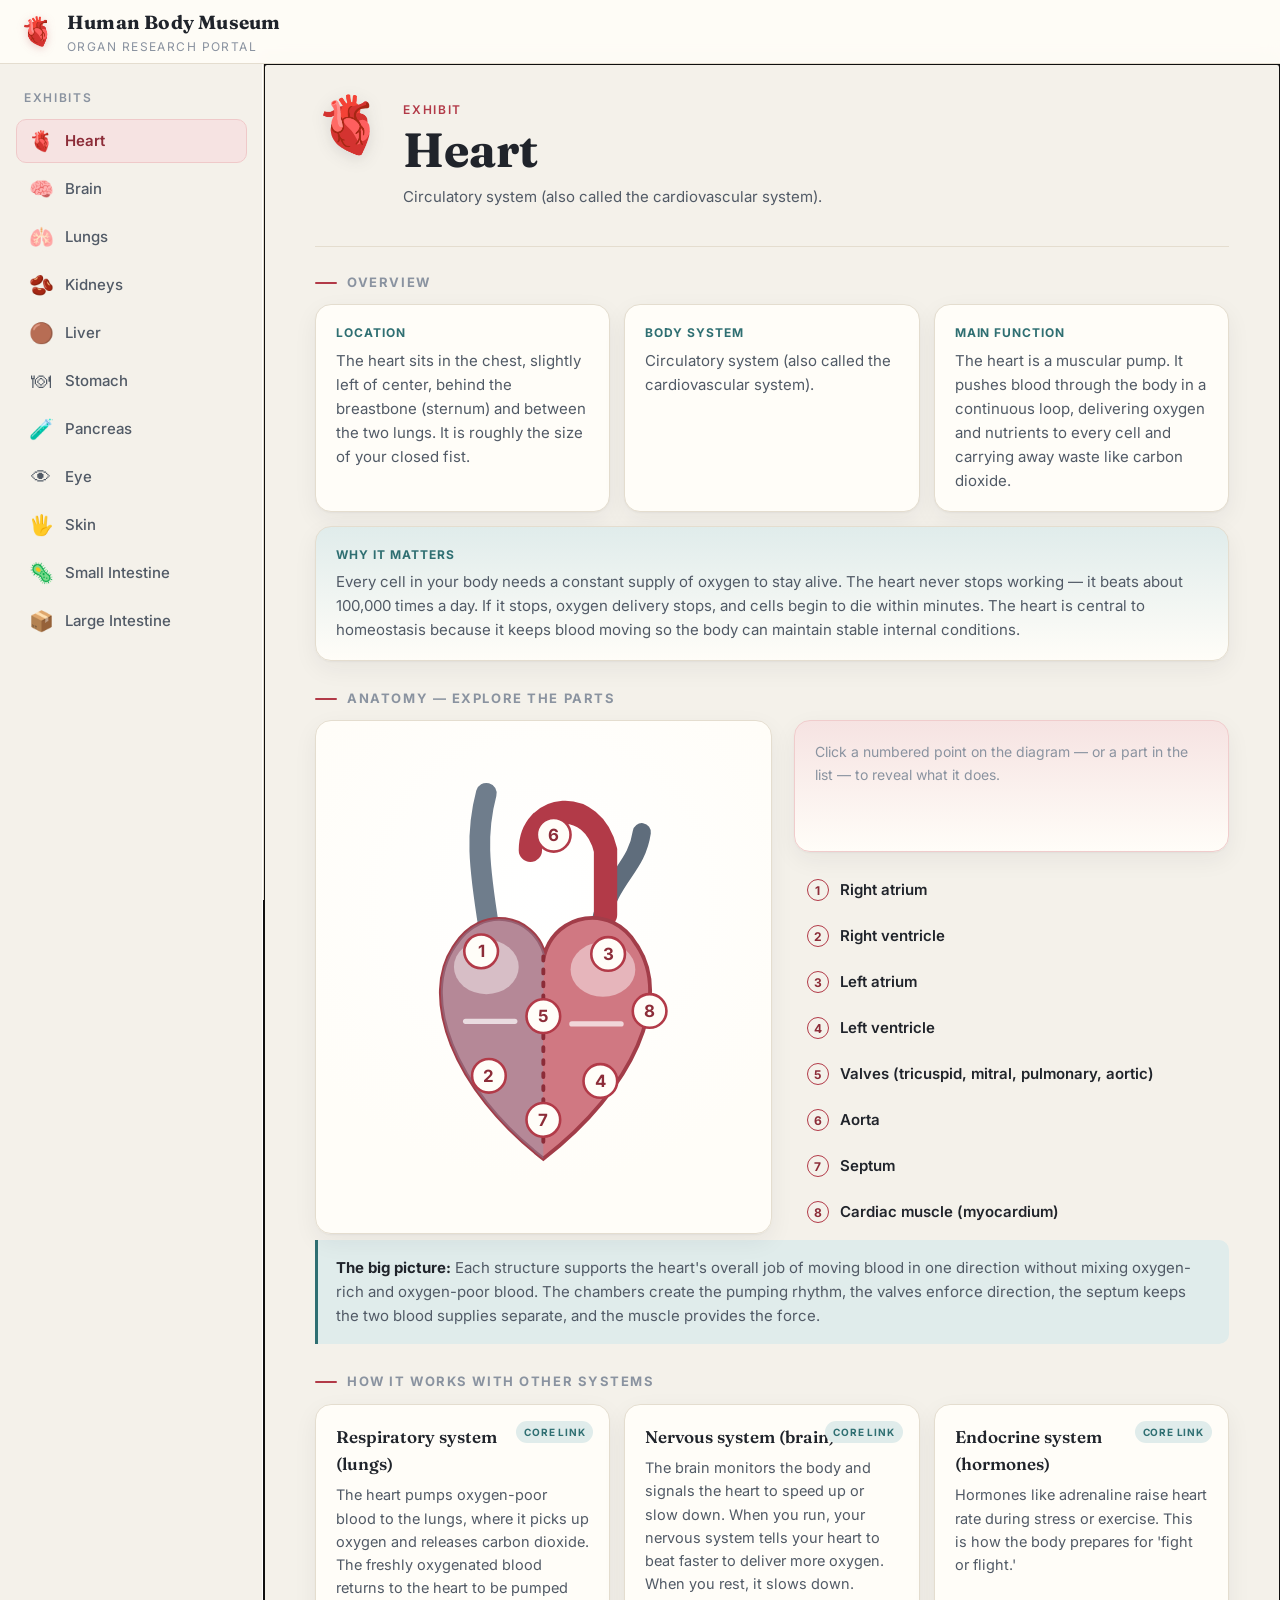
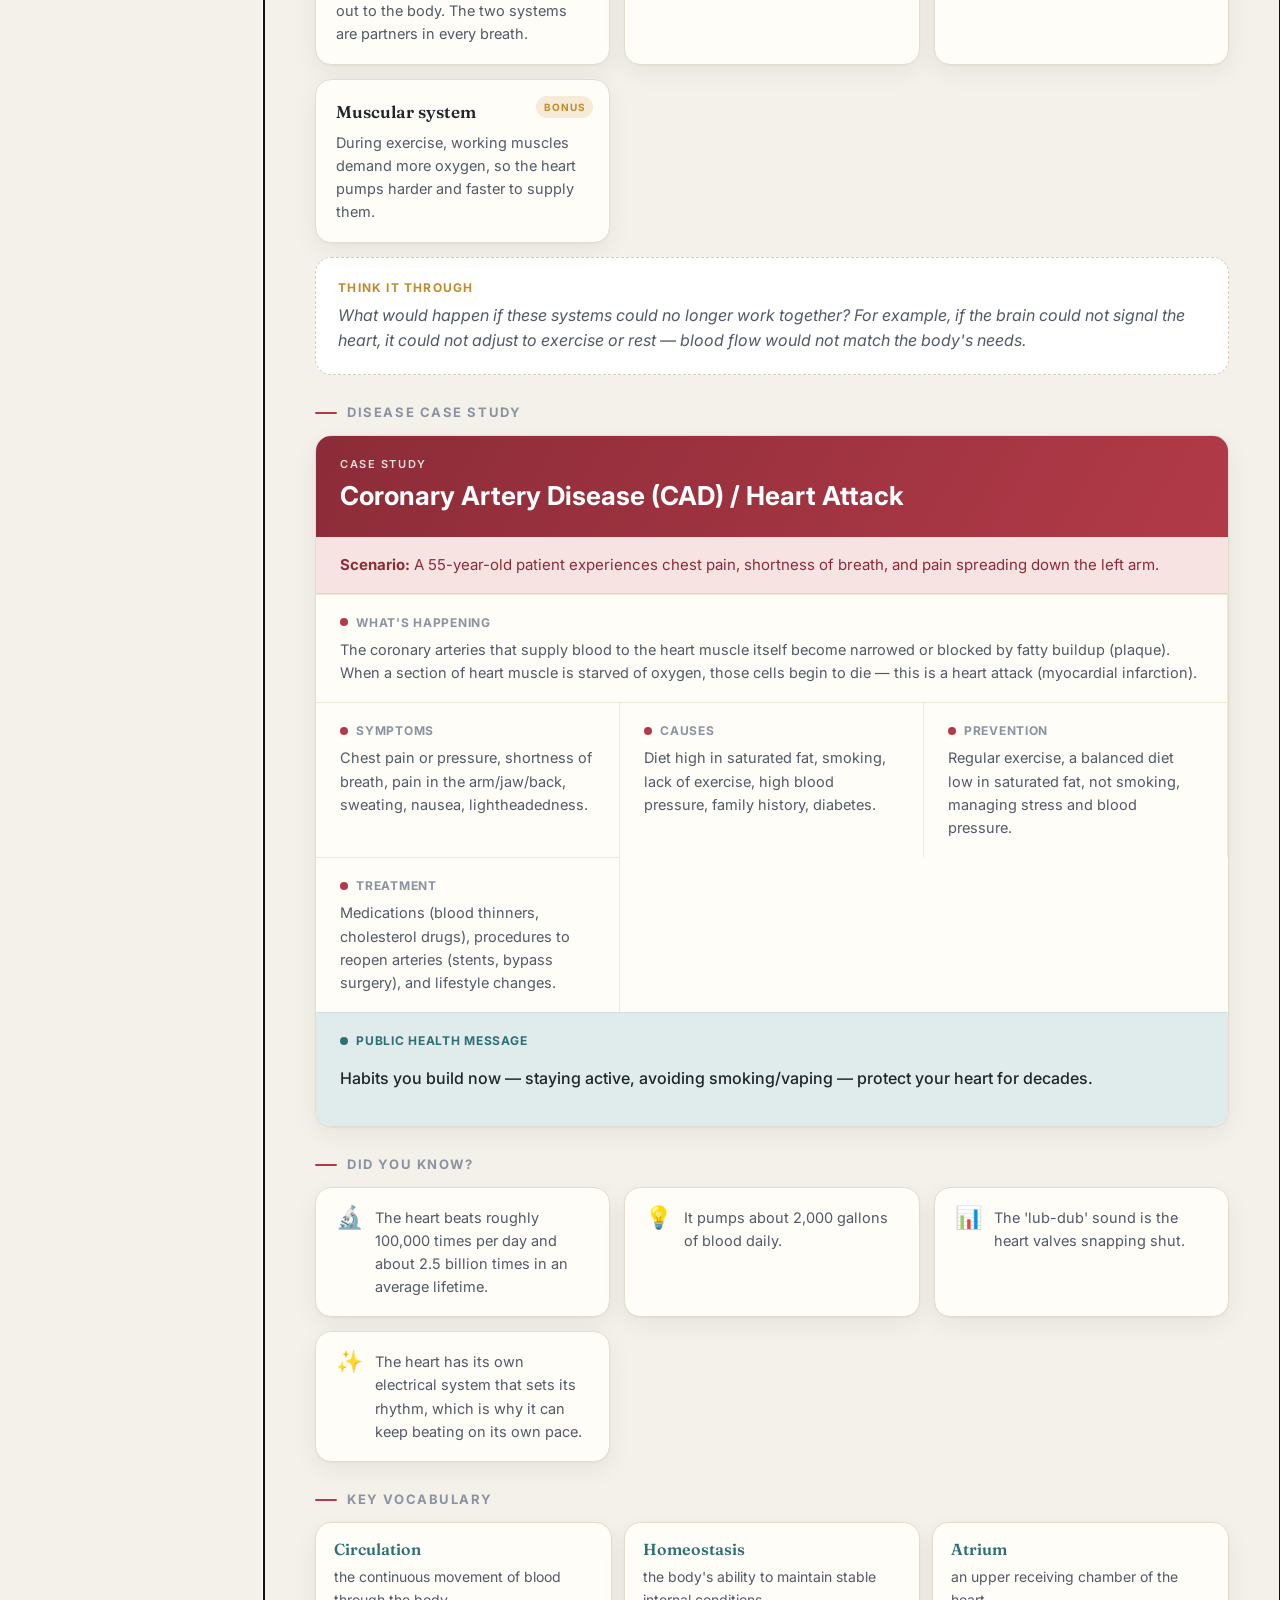
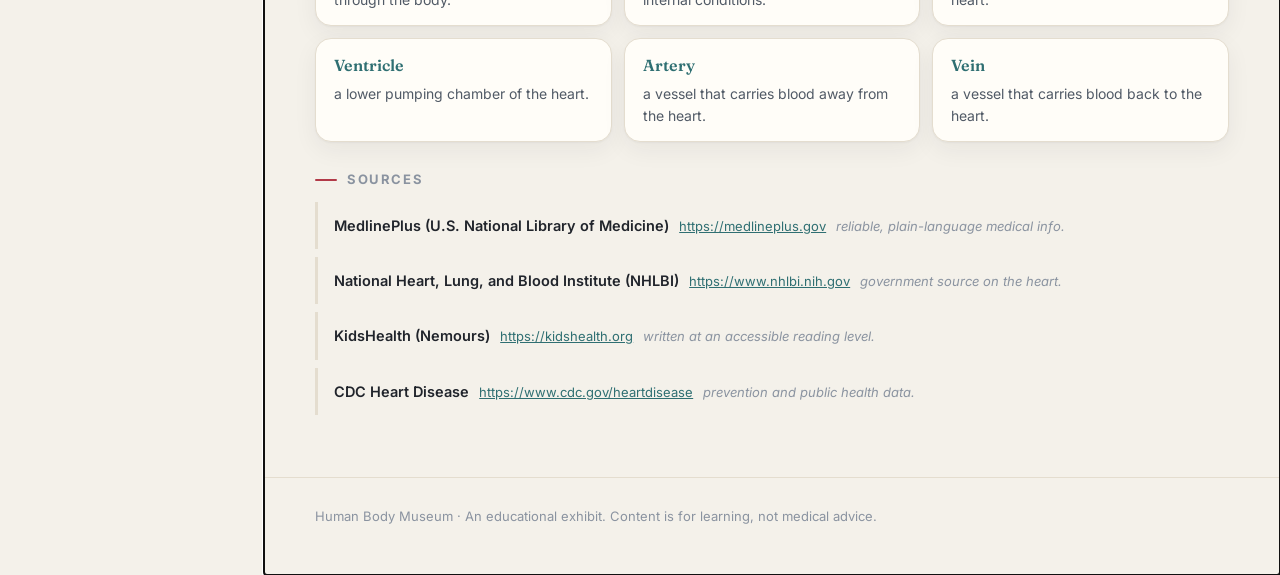
==== index.html @ f58ac5af "Build Human Body Museum portal around ORGANS data Render the full educational site from organs.js as" ====
<!DOCTYPE html>
<html lang="en">
<head>
  <meta charset="UTF-8" />
  <meta name="viewport" content="width=device-width, initial-scale=1.0" />
  <title>Human Body Museum — Organ Research Portal</title>
  <meta name="description" content="An interactive museum of the human body. Explore 11 organs, their anatomy, the systems they connect to, and the diseases that affect them." />
  <link rel="preconnect" href="https://fonts.googleapis.com" />
  <link rel="preconnect" href="https://fonts.gstatic.com" crossorigin />
  <link href="https://fonts.googleapis.com/css2?family=Fraunces:opsz,wght@9..144,500;9..144,600;9..144,700&family=Inter:wght@400;500;600;700&display=swap" rel="stylesheet" />
  <link rel="stylesheet" href="styles.css" />
</head>
<body>
  <a class="skip-link" href="#organ-main">Skip to organ content</a>

  <header class="site-header">
    <div class="site-header__inner">
      <div class="brand">
        <span class="brand__mark" aria-hidden="true">🫀</span>
        <div class="brand__text">
          <span class="brand__title">Human Body Museum</span>
          <span class="brand__subtitle">Organ Research Portal</span>
        </div>
      </div>
      <button id="navToggle" class="nav-toggle" aria-expanded="false" aria-controls="organNav">
        <span class="nav-toggle__bar"></span>
        <span class="nav-toggle__bar"></span>
        <span class="nav-toggle__bar"></span>
        <span class="nav-toggle__label">Organs</span>
      </button>
    </div>
  </header>

  <div class="layout">
    <!-- ORGAN PICKER -->
    <nav id="organNav" class="organ-nav" aria-label="Choose an organ">
      <p class="organ-nav__heading">Exhibits</p>
      <ul id="organList" class="organ-nav__list"></ul>
    </nav>

    <!-- ORGAN CONTENT -->
    <main id="organ-main" class="organ-main" tabindex="-1">
      <article id="organArticle" class="organ"></article>
      <footer class="site-footer">
        <p>Human Body Museum · An educational exhibit. Content is for learning, not medical advice.</p>
      </footer>
    </main>
  </div>

  <!-- Templates / scripts -->
  <script src="organs.js"></script>
  <script src="diagrams.js"></script>
  <script src="app.js"></script>
</body>
</html>
---- styles.css ----
/* =========================================================================
   HUMAN BODY MUSEUM — STYLES
   ========================================================================= */

:root {
  --bg:        #f4f1ea;
  --bg-panel:  #fffdf8;
  --ink:       #20242b;
  --ink-soft:  #515a66;
  --ink-faint: #8a93a0;
  --line:      #e4ddcf;
  --line-soft: #efe9dc;

  --accent:        #b23a48;   /* anatomical crimson */
  --accent-deep:   #8c2c38;
  --accent-soft:   #f6e3e2;
  --teal:          #2f6f72;
  --teal-soft:     #e0eceb;
  --gold:          #c08a2d;
  --gold-soft:     #f5ebd6;

  --radius:    16px;
  --radius-sm: 10px;
  --shadow:    0 1px 2px rgba(32,36,43,.04), 0 8px 24px rgba(32,36,43,.06);
  --shadow-lg: 0 12px 40px rgba(32,36,43,.12);

  --sans: "Inter", system-ui, -apple-system, "Segoe UI", Roboto, sans-serif;
  --serif: "Fraunces", Georgia, "Times New Roman", serif;

  --nav-w: 264px;
  --header-h: 64px;
}

* { box-sizing: border-box; }

html { scroll-behavior: smooth; }

body {
  margin: 0;
  font-family: var(--sans);
  color: var(--ink);
  background: var(--bg);
  line-height: 1.6;
  -webkit-font-smoothing: antialiased;
}

h1, h2, h3, h4 { font-family: var(--serif); line-height: 1.2; margin: 0; font-weight: 600; }

a { color: var(--teal); }

.skip-link {
  position: absolute;
  left: -999px;
  top: 0;
  background: var(--ink);
  color: #fff;
  padding: 10px 16px;
  border-radius: 0 0 var(--radius-sm) 0;
  z-index: 100;
}
.skip-link:focus { left: 0; }

/* ---------------------------------------------------------------- HEADER */
.site-header {
  position: sticky;
  top: 0;
  z-index: 40;
  height: var(--header-h);
  background: rgba(255,253,248,.88);
  backdrop-filter: blur(10px);
  border-bottom: 1px solid var(--line);
}
.site-header__inner {
  height: 100%;
  max-width: 1280px;
  margin: 0 auto;
  padding: 0 20px;
  display: flex;
  align-items: center;
  justify-content: space-between;
}
.brand { display: flex; align-items: center; gap: 12px; }
.brand__mark {
  font-size: 28px;
  line-height: 1;
  filter: drop-shadow(0 2px 4px rgba(178,58,72,.25));
}
.brand__text { display: flex; flex-direction: column; }
.brand__title { font-family: var(--serif); font-weight: 700; font-size: 19px; letter-spacing: .2px; }
.brand__subtitle { font-size: 12px; color: var(--ink-faint); letter-spacing: .12em; text-transform: uppercase; }

.nav-toggle {
  display: none;
  align-items: center;
  gap: 8px;
  background: var(--bg-panel);
  border: 1px solid var(--line);
  border-radius: var(--radius-sm);
  padding: 8px 12px;
  cursor: pointer;
  color: var(--ink);
}
.nav-toggle__bar { display: block; width: 18px; height: 2px; background: var(--ink); border-radius: 2px; }
.nav-toggle__label { font-size: 13px; font-weight: 600; }

/* ---------------------------------------------------------------- LAYOUT */
.layout {
  max-width: 1280px;
  margin: 0 auto;
  display: grid;
  grid-template-columns: var(--nav-w) 1fr;
  align-items: start;
  gap: 0;
}

/* ------------------------------------------------------------ ORGAN NAV */
.organ-nav {
  position: sticky;
  top: var(--header-h);
  align-self: start;
  height: calc(100vh - var(--header-h));
  overflow-y: auto;
  padding: 24px 16px 40px;
  border-right: 1px solid var(--line);
}
.organ-nav__heading {
  font-size: 12px;
  letter-spacing: .14em;
  text-transform: uppercase;
  color: var(--ink-faint);
  margin: 0 0 12px 8px;
  font-weight: 600;
}
.organ-nav__list { list-style: none; margin: 0; padding: 0; display: flex; flex-direction: column; gap: 4px; }

.organ-btn {
  width: 100%;
  display: flex;
  align-items: center;
  gap: 12px;
  padding: 9px 12px;
  border: 1px solid transparent;
  border-radius: var(--radius-sm);
  background: transparent;
  cursor: pointer;
  text-align: left;
  font: inherit;
  color: var(--ink-soft);
  transition: background .15s, color .15s, border-color .15s;
}
.organ-btn:hover { background: var(--line-soft); color: var(--ink); }
.organ-btn__emoji { font-size: 20px; line-height: 1; width: 24px; text-align: center; }
.organ-btn__name { font-weight: 500; font-size: 15px; }
.organ-btn[aria-current="true"] {
  background: var(--accent-soft);
  color: var(--accent-deep);
  border-color: #efc9c9;
  font-weight: 600;
}
.organ-btn[aria-current="true"] .organ-btn__name { font-weight: 600; }

/* ------------------------------------------------------------ ORGAN MAIN */
.organ-main { min-width: 0; }
.organ { padding: 32px clamp(20px, 4vw, 56px) 24px; }

/* Hero */
.organ-hero {
  display: flex;
  align-items: flex-start;
  gap: 18px;
  padding-bottom: 22px;
  border-bottom: 1px solid var(--line);
  margin-bottom: 28px;
}
.organ-hero__emoji {
  font-size: 56px;
  line-height: 1;
  flex: none;
  filter: drop-shadow(0 4px 8px rgba(32,36,43,.12));
}
.organ-hero__eyebrow {
  font-size: 12px;
  letter-spacing: .14em;
  text-transform: uppercase;
  color: var(--accent);
  font-weight: 600;
  margin: 4px 0 2px;
}
.organ-hero h1 { font-size: clamp(34px, 5vw, 48px); font-weight: 700; }
.organ-hero__system { color: var(--ink-soft); margin-top: 6px; font-size: 15px; }

/* Section scaffolding */
.section { margin: 0 0 30px; scroll-margin-top: calc(var(--header-h) + 12px); }
.section__title {
  display: flex;
  align-items: center;
  gap: 10px;
  font-size: 13px;
  letter-spacing: .12em;
  text-transform: uppercase;
  color: var(--ink-faint);
  font-family: var(--sans);
  font-weight: 700;
  margin-bottom: 14px;
}
.section__title::before {
  content: "";
  width: 22px; height: 2px;
  background: var(--accent);
  border-radius: 2px;
}

.card {
  background: var(--bg-panel);
  border: 1px solid var(--line);
  border-radius: var(--radius);
  box-shadow: var(--shadow);
}

/* Overview grid */
.overview-grid {
  display: grid;
  grid-template-columns: repeat(auto-fit, minmax(220px, 1fr));
  gap: 14px;
}
.overview-card { padding: 18px 20px; }
.overview-card__label {
  font-size: 12px;
  letter-spacing: .08em;
  text-transform: uppercase;
  color: var(--teal);
  font-weight: 700;
  margin-bottom: 6px;
}
.overview-card__text { color: var(--ink-soft); font-size: 15px; margin: 0; }
.overview-card--wide { grid-column: 1 / -1; background: linear-gradient(180deg, var(--teal-soft), var(--bg-panel)); }
.overview-card--wide .overview-card__label { color: var(--teal); }

/* ----------------------------------------------------- ANATOMY DIAGRAM */
.anatomy { display: grid; grid-template-columns: minmax(0, 1.05fr) minmax(0, 1fr); gap: 22px; }
.anatomy__stage {
  position: relative;
  padding: 20px;
  display: flex;
  align-items: center;
  justify-content: center;
  background:
    radial-gradient(circle at 50% 35%, #fff, var(--bg-panel) 70%);
}
.diagram-svg { width: 100%; height: auto; max-height: 460px; display: block; overflow: visible; }

/* leader markers */
.marker { cursor: pointer; }
.marker__dot {
  fill: var(--bg-panel);
  stroke: var(--accent);
  stroke-width: 2;
  transition: fill .15s, r .15s;
}
.marker__num {
  font-family: var(--sans);
  font-size: 13px;
  font-weight: 700;
  fill: var(--accent-deep);
  text-anchor: middle;
  dominant-baseline: central;
  pointer-events: none;
}
.marker:hover .marker__dot,
.marker.is-active .marker__dot { fill: var(--accent); }
.marker:hover .marker__num,
.marker.is-active .marker__num { fill: #fff; }
.marker.is-active .marker__dot { stroke: var(--accent-deep); }
.marker:focus-visible { outline: none; }
.marker:focus-visible .marker__dot { stroke: var(--ink); stroke-width: 3; }

/* legend + reveal */
.anatomy__panel { display: flex; flex-direction: column; gap: 16px; }
.reveal {
  padding: 20px;
  min-height: 132px;
  background: linear-gradient(180deg, var(--accent-soft), var(--bg-panel));
  border-color: #f0cccc;
}
.reveal__hint { color: var(--ink-faint); font-size: 14px; margin: 0; }
.reveal__badge {
  display: inline-flex;
  align-items: center;
  justify-content: center;
  width: 26px; height: 26px;
  border-radius: 50%;
  background: var(--accent);
  color: #fff;
  font-size: 13px;
  font-weight: 700;
  margin-right: 10px;
}
.reveal__name { font-family: var(--serif); font-size: 21px; font-weight: 600; display: flex; align-items: center; }
.reveal__fn { margin: 12px 0 0; color: var(--ink-soft); font-size: 15px; }

.legend { list-style: none; margin: 0; padding: 0; display: flex; flex-direction: column; gap: 2px; }
.legend__item {
  display: flex;
  align-items: flex-start;
  gap: 11px;
  width: 100%;
  padding: 9px 12px;
  border: 1px solid transparent;
  border-radius: var(--radius-sm);
  background: transparent;
  cursor: pointer;
  text-align: left;
  font: inherit;
  color: var(--ink-soft);
  transition: background .15s, border-color .15s;
}
.legend__item:hover { background: var(--line-soft); }
.legend__item.is-active { background: var(--accent-soft); border-color: #efc9c9; color: var(--accent-deep); }
.legend__num {
  flex: none;
  width: 22px; height: 22px;
  border-radius: 50%;
  border: 1.5px solid var(--accent);
  color: var(--accent-deep);
  font-size: 12px;
  font-weight: 700;
  display: flex; align-items: center; justify-content: center;
  margin-top: 1px;
}
.legend__item.is-active .legend__num { background: var(--accent); color: #fff; }
.legend__name { font-weight: 600; font-size: 15px; color: var(--ink); }

.takeaway {
  margin-top: 6px;
  padding: 16px 18px;
  border-left: 3px solid var(--teal);
  background: var(--teal-soft);
  border-radius: 0 var(--radius-sm) var(--radius-sm) 0;
}
.takeaway p { margin: 0; font-size: 15px; color: var(--ink-soft); }
.takeaway strong { color: var(--ink); }

/* ----------------------------------------------------- CONNECTIONS */
.connections { display: grid; grid-template-columns: repeat(auto-fit, minmax(250px, 1fr)); gap: 14px; }
.connection { padding: 18px 20px; position: relative; }
.connection__system { font-family: var(--serif); font-weight: 600; font-size: 17px; margin-bottom: 6px; padding-right: 56px; }
.connection__detail { margin: 0; color: var(--ink-soft); font-size: 14.5px; }
.connection__tag {
  position: absolute;
  top: 16px; right: 16px;
  font-size: 10px;
  letter-spacing: .08em;
  text-transform: uppercase;
  font-weight: 700;
  padding: 3px 8px;
  border-radius: 999px;
}
.connection__tag--req { background: var(--teal-soft); color: var(--teal); }
.connection__tag--bonus { background: var(--gold-soft); color: var(--gold); }

.analysis {
  margin-top: 14px;
  padding: 20px 22px;
  background: #fff;
  border: 1px dashed #d7cdb8;
  border-radius: var(--radius);
}
.analysis__label {
  font-size: 12px; letter-spacing: .1em; text-transform: uppercase;
  color: var(--gold); font-weight: 700; margin-bottom: 6px;
}
.analysis p { margin: 0; color: var(--ink-soft); font-style: italic; }

/* ----------------------------------------------------- DISEASE */
.disease { overflow: hidden; }
.disease__header {
  padding: 20px 24px;
  background: linear-gradient(120deg, var(--accent-deep), var(--accent));
  color: #fff;
}
.disease__eyebrow { font-size: 11px; letter-spacing: .14em; text-transform: uppercase; opacity: .85; font-weight: 600; }
.disease__name { font-size: 26px; font-weight: 700; margin-top: 2px; }
.disease__scenario {
  padding: 16px 24px;
  background: var(--accent-soft);
  color: var(--accent-deep);
  font-size: 15px;
  border-bottom: 1px solid #f0cccc;
}
.disease__scenario strong { font-weight: 700; }
.disease__body { display: grid; grid-template-columns: repeat(auto-fit, minmax(240px, 1fr)); gap: 0; }
.disease__cell { padding: 18px 24px; border-top: 1px solid var(--line-soft); border-right: 1px solid var(--line-soft); }
.disease__cell--full { grid-column: 1 / -1; }
.disease__cell-label {
  display: flex; align-items: center; gap: 8px;
  font-size: 12px; letter-spacing: .06em; text-transform: uppercase;
  font-weight: 700; color: var(--ink-faint); margin-bottom: 6px;
}
.disease__cell-label .dot { width: 8px; height: 8px; border-radius: 50%; background: var(--accent); }
.disease__cell p { margin: 0; font-size: 14.5px; color: var(--ink-soft); }
.disease__ph {
  grid-column: 1 / -1;
  padding: 18px 24px;
  background: var(--teal-soft);
  border-top: 1px solid #cfe0df;
}
.disease__ph .disease__cell-label { color: var(--teal); }
.disease__ph .disease__cell-label .dot { background: var(--teal); }
.disease__ph p { color: var(--ink); font-weight: 500; }

/* ----------------------------------------------------- FACTS / VOCAB / SOURCES */
.facts { display: grid; grid-template-columns: repeat(auto-fit, minmax(230px, 1fr)); gap: 14px; }
.fact { padding: 18px 20px; display: flex; gap: 12px; align-items: flex-start; }
.fact__icon { font-size: 22px; line-height: 1; flex: none; }
.fact p { margin: 0; font-size: 14.5px; color: var(--ink-soft); }

.vocab { display: grid; grid-template-columns: repeat(auto-fit, minmax(260px, 1fr)); gap: 12px; }
.vocab__item { padding: 14px 18px; }
.vocab__term { font-family: var(--serif); font-weight: 600; font-size: 16px; color: var(--teal); }
.vocab__def { margin: 4px 0 0; font-size: 14px; color: var(--ink-soft); }

.sources { display: flex; flex-direction: column; gap: 8px; }
.source {
  display: flex; flex-wrap: wrap; align-items: baseline; gap: 6px 10px;
  padding: 12px 16px;
  border-left: 3px solid var(--line);
}
.source__name { font-weight: 600; color: var(--ink); font-size: 14.5px; }
.source__link { font-size: 13px; }
.source__note { font-size: 13px; color: var(--ink-faint); font-style: italic; }

/* ----------------------------------------------------- FOOTER */
.site-footer {
  padding: 28px clamp(20px, 4vw, 56px) 48px;
  border-top: 1px solid var(--line);
  margin-top: 8px;
}
.site-footer p { margin: 0; font-size: 13px; color: var(--ink-faint); }

/* ----------------------------------------------------- RESPONSIVE */
@media (max-width: 920px) {
  .anatomy { grid-template-columns: 1fr; }
}

@media (max-width: 760px) {
  .nav-toggle { display: inline-flex; }
  .brand__title { font-size: 17px; }
  .brand__subtitle { display: none; }
  .layout { grid-template-columns: 1fr; }
  .organ-nav {
    position: fixed;
    top: var(--header-h);
    left: 0;
    width: min(86vw, var(--nav-w));
    height: calc(100vh - var(--header-h));
    background: var(--bg-panel);
    border-right: 1px solid var(--line);
    box-shadow: var(--shadow-lg);
    transform: translateX(-105%);
    transition: transform .25s ease;
    z-index: 35;
  }
  .organ-nav.is-open { transform: translateX(0); }
  .nav-scrim {
    position: fixed; inset: var(--header-h) 0 0 0;
    background: rgba(32,36,43,.4);
    opacity: 0; pointer-events: none;
    transition: opacity .25s; z-index: 34;
  }
  .nav-scrim.is-open { opacity: 1; pointer-events: auto; }
}

@media (prefers-reduced-motion: reduce) {
  html { scroll-behavior: auto; }
  * { transition: none !important; }
}
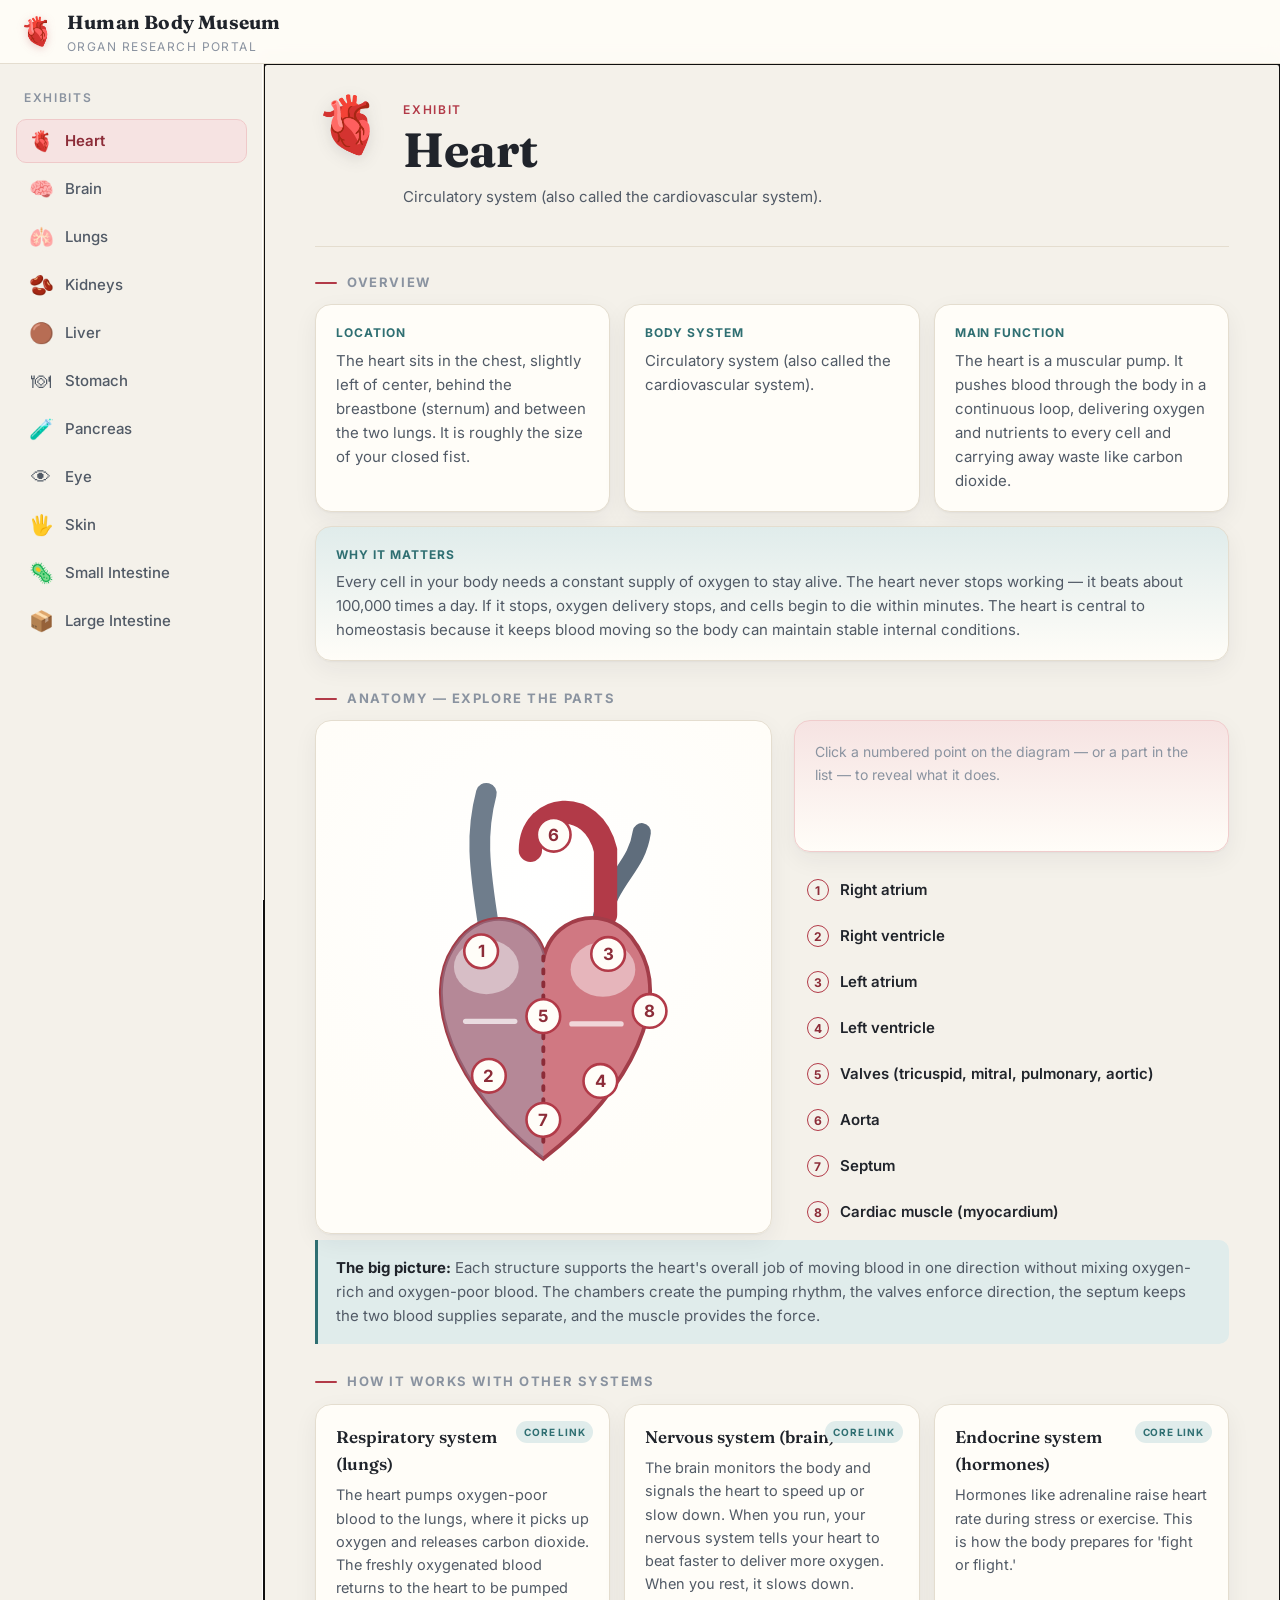
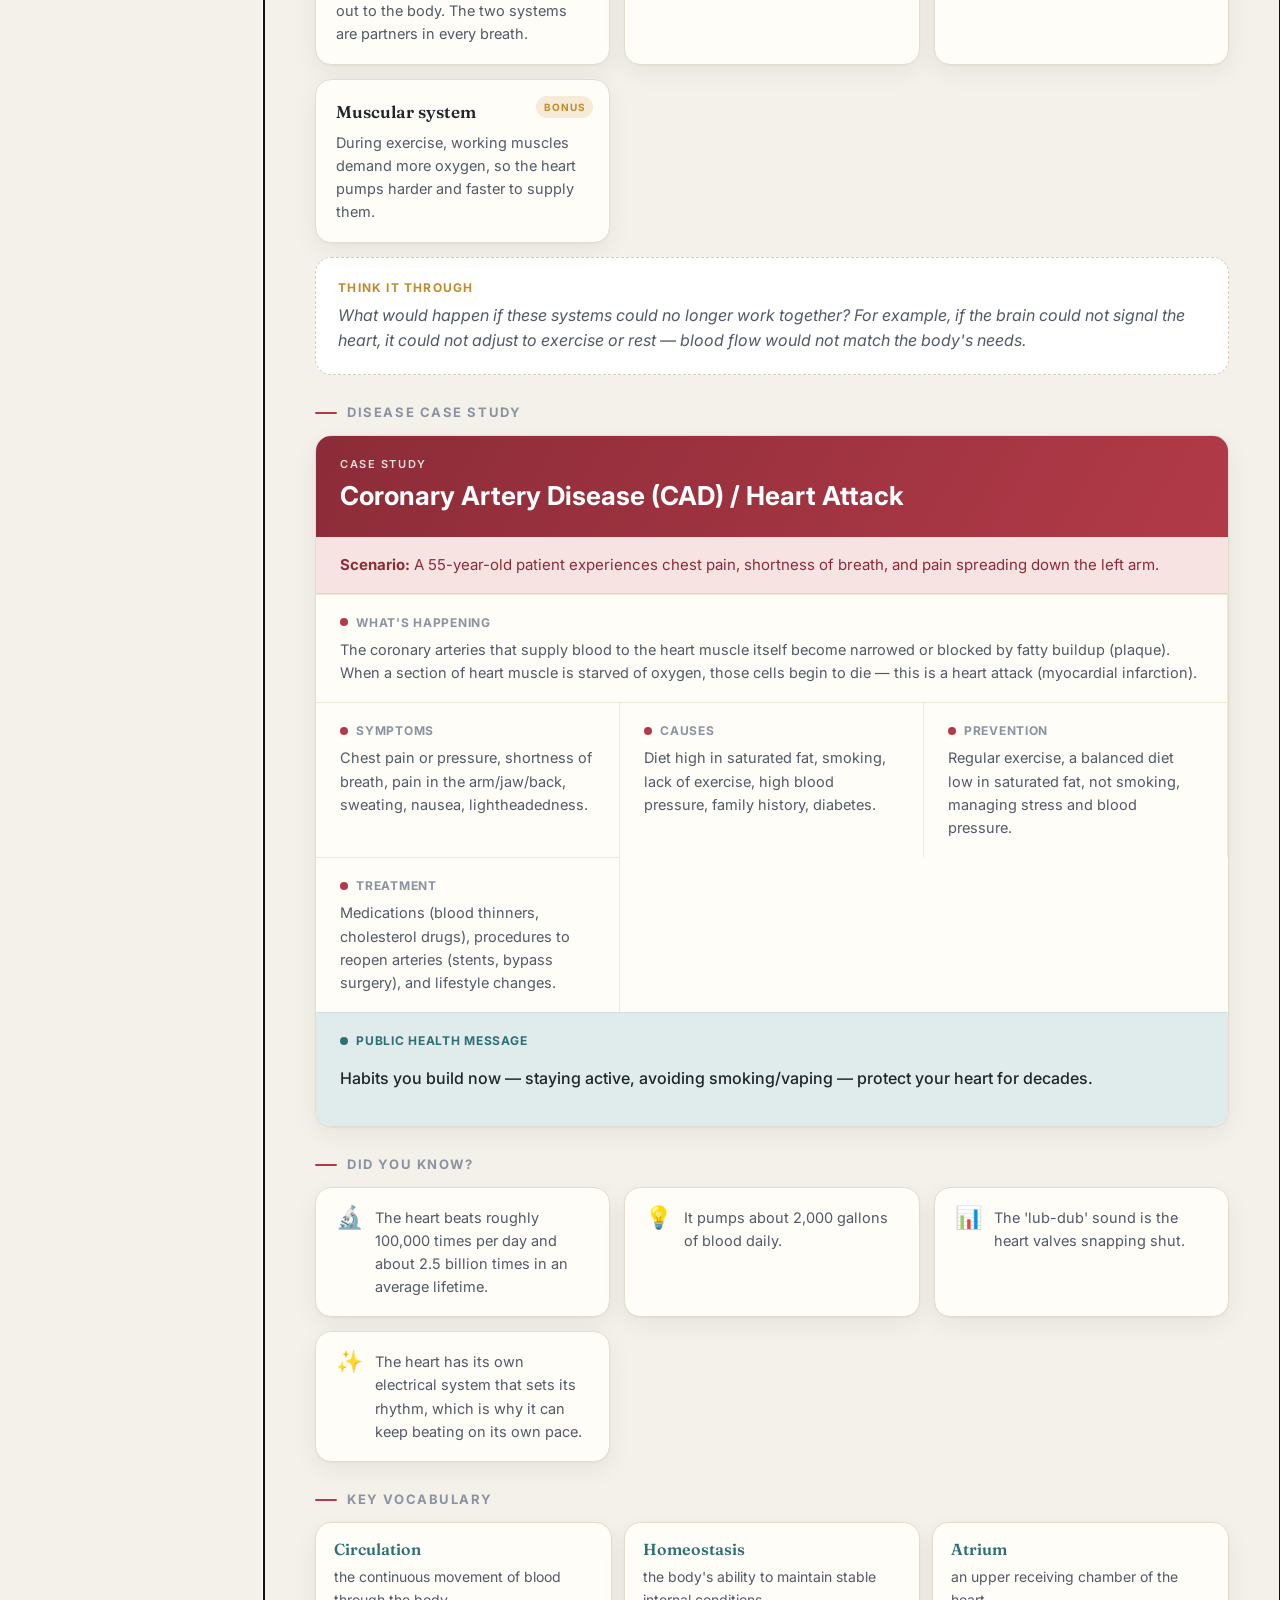
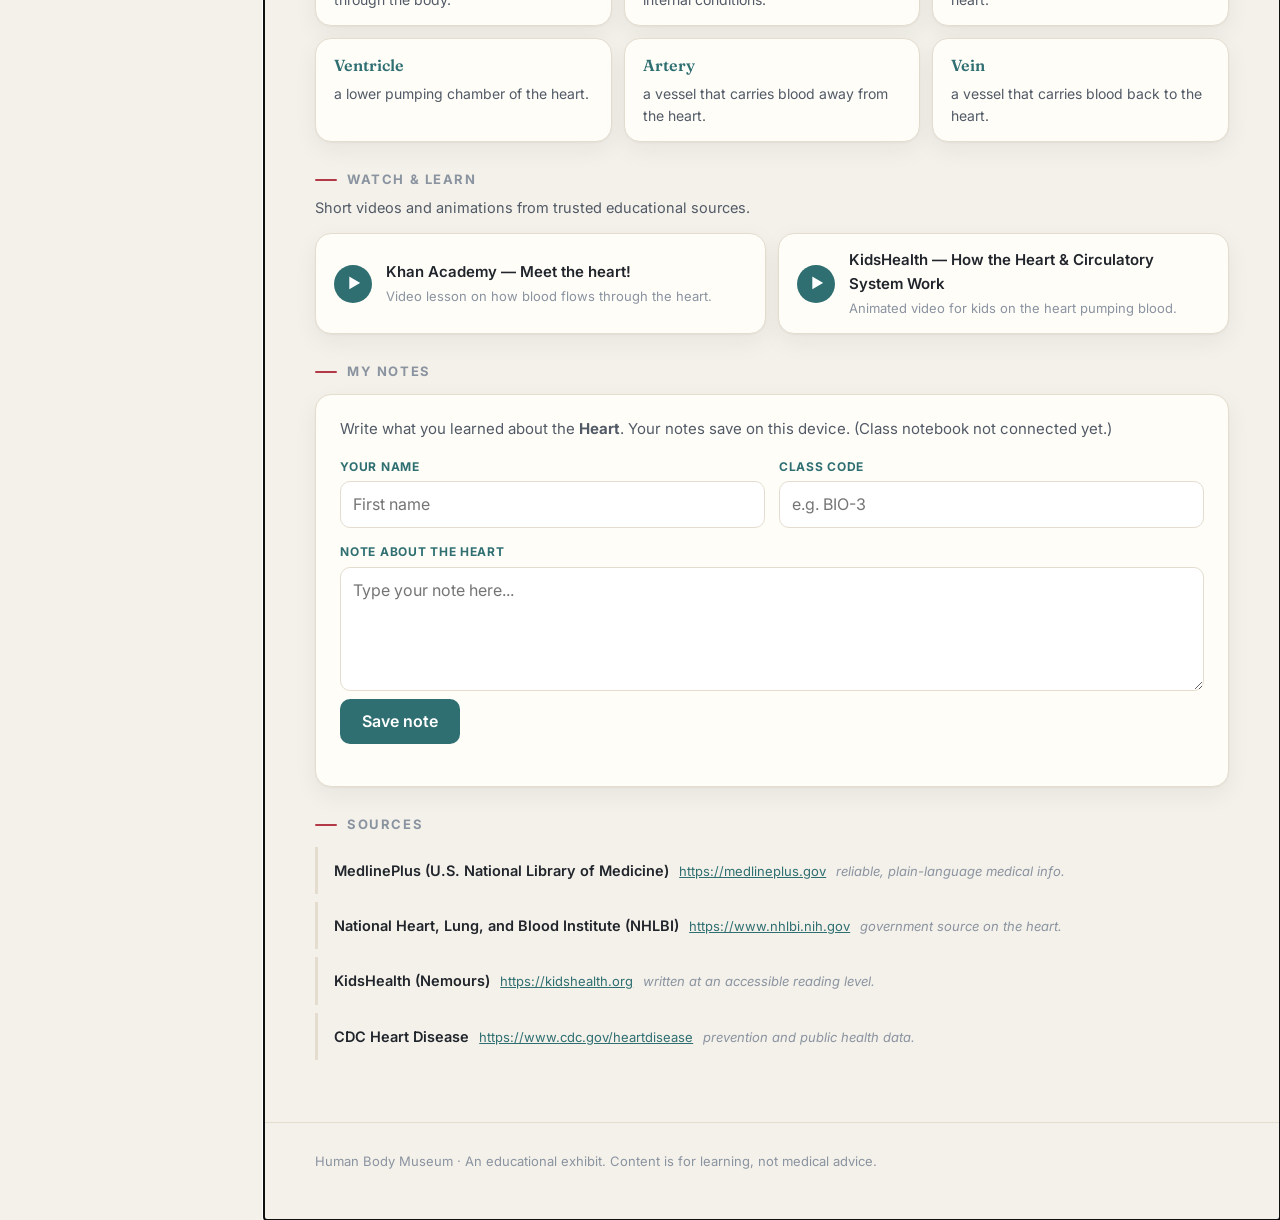
==== commit def8c480: "Add per-organ student notes with optional Google Sheet collection Notes always save to the student's" ====
--- a/index.html
+++ b/index.html
@@ -48,6 +48,7 @@
   </div>
 
   <!-- Templates / scripts -->
+  <script src="config.js"></script>
   <script src="organs.js"></script>
   <script src="diagrams.js"></script>
   <script src="app.js"></script>
--- a/styles.css
+++ b/styles.css
@@ -418,6 +418,76 @@
 .vocab__item { padding: 14px 18px; }
 .vocab__term { font-family: var(--serif); font-weight: 600; font-size: 16px; color: var(--teal); }
 .vocab__def { margin: 4px 0 0; font-size: 14px; color: var(--ink-soft); }
+
+.watch__lead { margin: -6px 0 14px; color: var(--ink-soft); font-size: 14.5px; }
+.watch { display: grid; grid-template-columns: repeat(auto-fit, minmax(260px, 1fr)); gap: 12px; }
+.watch__item {
+  display: flex; align-items: center; gap: 14px;
+  padding: 14px 18px;
+  text-decoration: none;
+  color: inherit;
+  transition: border-color .15s, box-shadow .15s, transform .15s;
+}
+.watch__item:hover { border-color: var(--teal); box-shadow: var(--shadow-lg); transform: translateY(-2px); }
+.watch__play {
+  flex: none;
+  width: 38px; height: 38px;
+  border-radius: 50%;
+  background: var(--teal); color: #fff;
+  display: flex; align-items: center; justify-content: center;
+  font-size: 14px; padding-left: 2px;
+}
+.watch__text { display: flex; flex-direction: column; min-width: 0; }
+.watch__name { font-weight: 600; color: var(--ink); font-size: 15px; }
+.watch__note { font-size: 13px; color: var(--ink-faint); margin-top: 2px; }
+
+/* ----------------------------------------------------- STUDENT NOTES */
+.notes { padding: 22px 24px; }
+.notes__lead { margin: 0 0 16px; color: var(--ink-soft); font-size: 15px; }
+.notes__id { display: grid; grid-template-columns: 1fr 1fr; gap: 14px; margin-bottom: 14px; }
+.notes__field { display: flex; flex-direction: column; gap: 5px; }
+.notes__field--full { margin-bottom: 4px; }
+.notes__field > span { font-size: 12px; letter-spacing: .06em; text-transform: uppercase; color: var(--teal); font-weight: 700; }
+.notes__field input,
+.notes__field textarea {
+  font: inherit;
+  color: var(--ink);
+  background: #fff;
+  border: 1px solid var(--line);
+  border-radius: var(--radius-sm);
+  padding: 10px 12px;
+  width: 100%;
+  resize: vertical;
+}
+.notes__field input:focus,
+.notes__field textarea:focus { outline: none; border-color: var(--teal); box-shadow: 0 0 0 3px var(--teal-soft); }
+.notes__actions { display: flex; align-items: center; gap: 14px; margin-top: 8px; flex-wrap: wrap; }
+.notes__save {
+  font: inherit; font-weight: 600;
+  background: var(--teal); color: #fff;
+  border: none; border-radius: var(--radius-sm);
+  padding: 10px 22px; cursor: pointer;
+  transition: background .15s, opacity .15s;
+}
+.notes__save:hover { background: #265b5e; }
+.notes__save:disabled { opacity: .6; cursor: default; }
+.notes__status { font-size: 14px; color: var(--ink-faint); }
+.notes__status--ok { color: var(--teal); font-weight: 600; }
+.notes__status--warn { color: var(--accent); font-weight: 600; }
+
+.notes__saved { margin-top: 20px; }
+.notes__saved-title {
+  font-family: var(--sans); font-size: 12px; letter-spacing: .1em; text-transform: uppercase;
+  color: var(--ink-faint); font-weight: 700; margin: 0 0 10px;
+}
+.notes__list { list-style: none; margin: 0; padding: 0; display: flex; flex-direction: column; gap: 10px; }
+.notes__item { border-left: 3px solid var(--teal); background: var(--teal-soft); border-radius: 0 var(--radius-sm) var(--radius-sm) 0; padding: 10px 14px; }
+.notes__item-meta { font-size: 12px; color: var(--ink-faint); margin-bottom: 4px; display: flex; align-items: center; gap: 8px; }
+.notes__item-text { font-size: 14.5px; color: var(--ink); white-space: pre-wrap; }
+.notes__badge { font-size: 10px; letter-spacing: .06em; text-transform: uppercase; font-weight: 700; padding: 2px 7px; border-radius: 999px; background: var(--line); color: var(--ink-soft); }
+.notes__badge--ok { background: #d7ebe7; color: var(--teal); }
+
+@media (max-width: 520px) { .notes__id { grid-template-columns: 1fr; } }
 
 .sources { display: flex; flex-direction: column; gap: 8px; }
 .source {
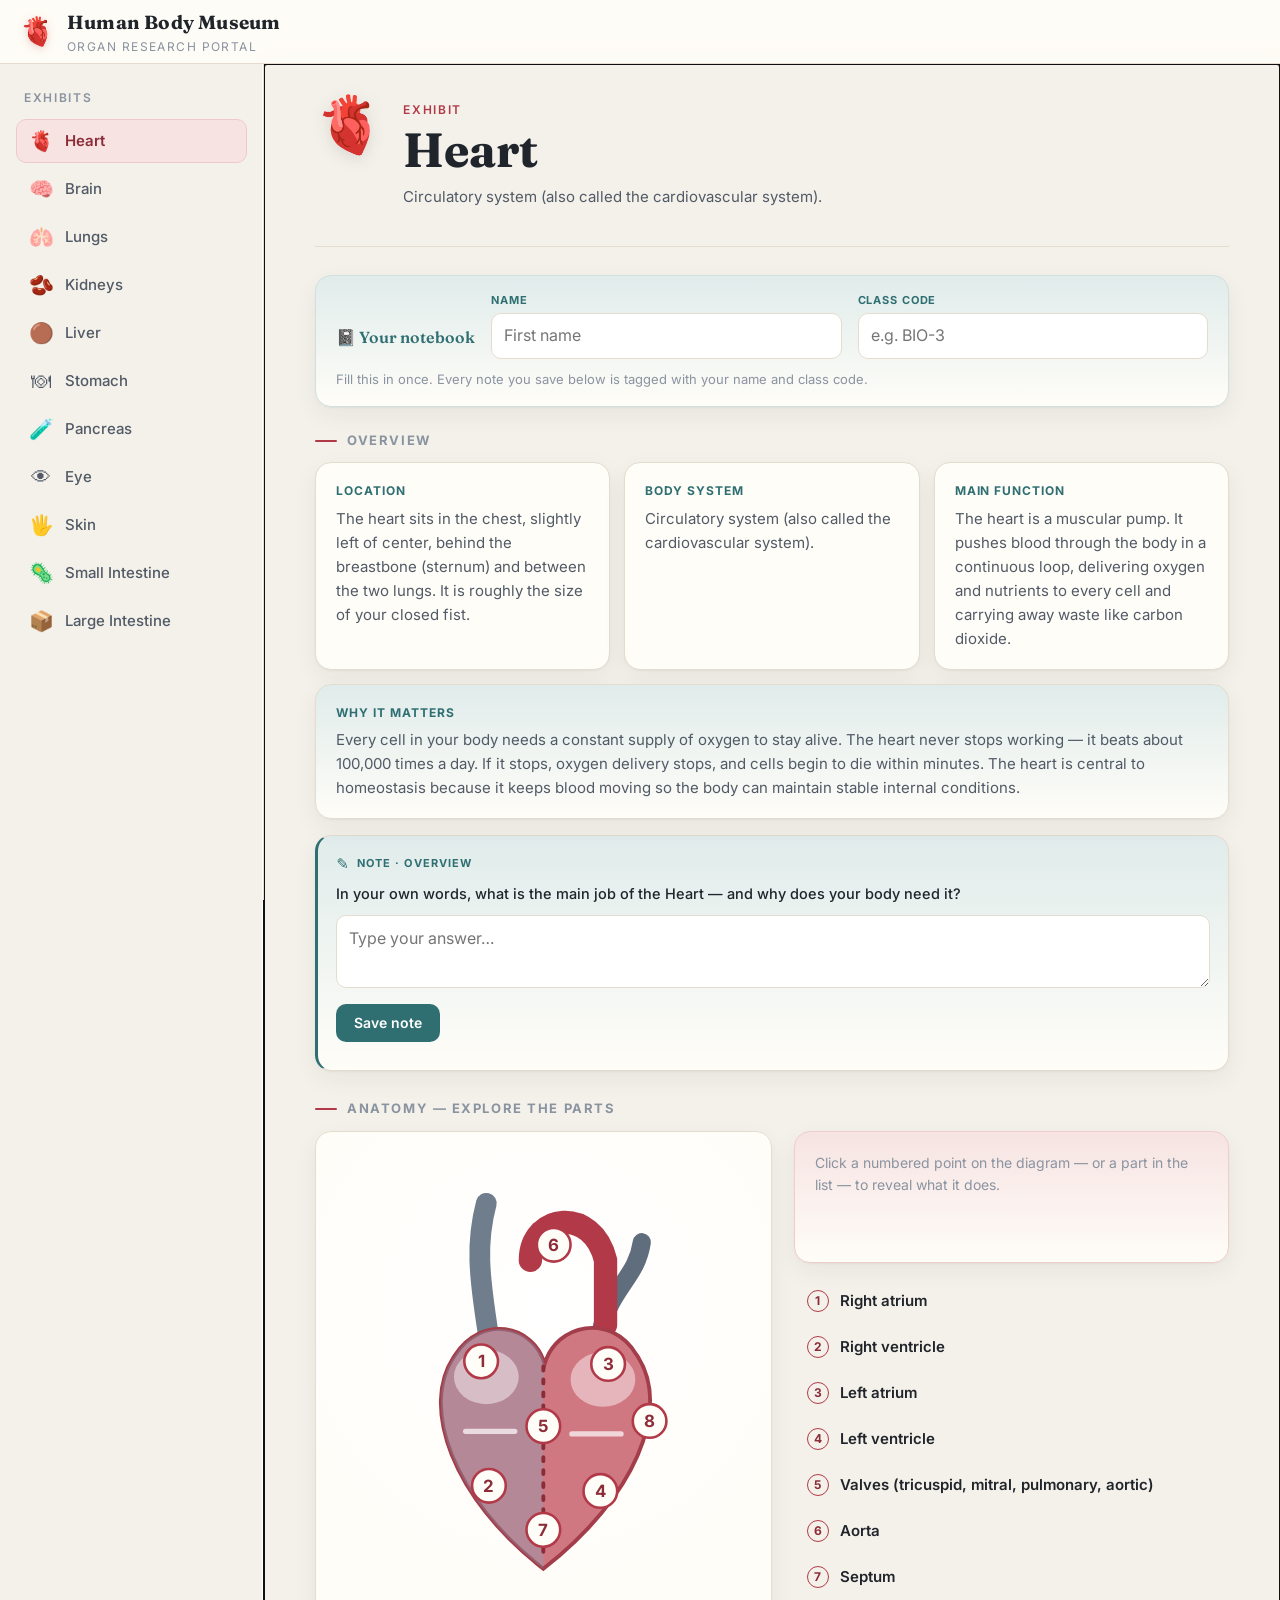
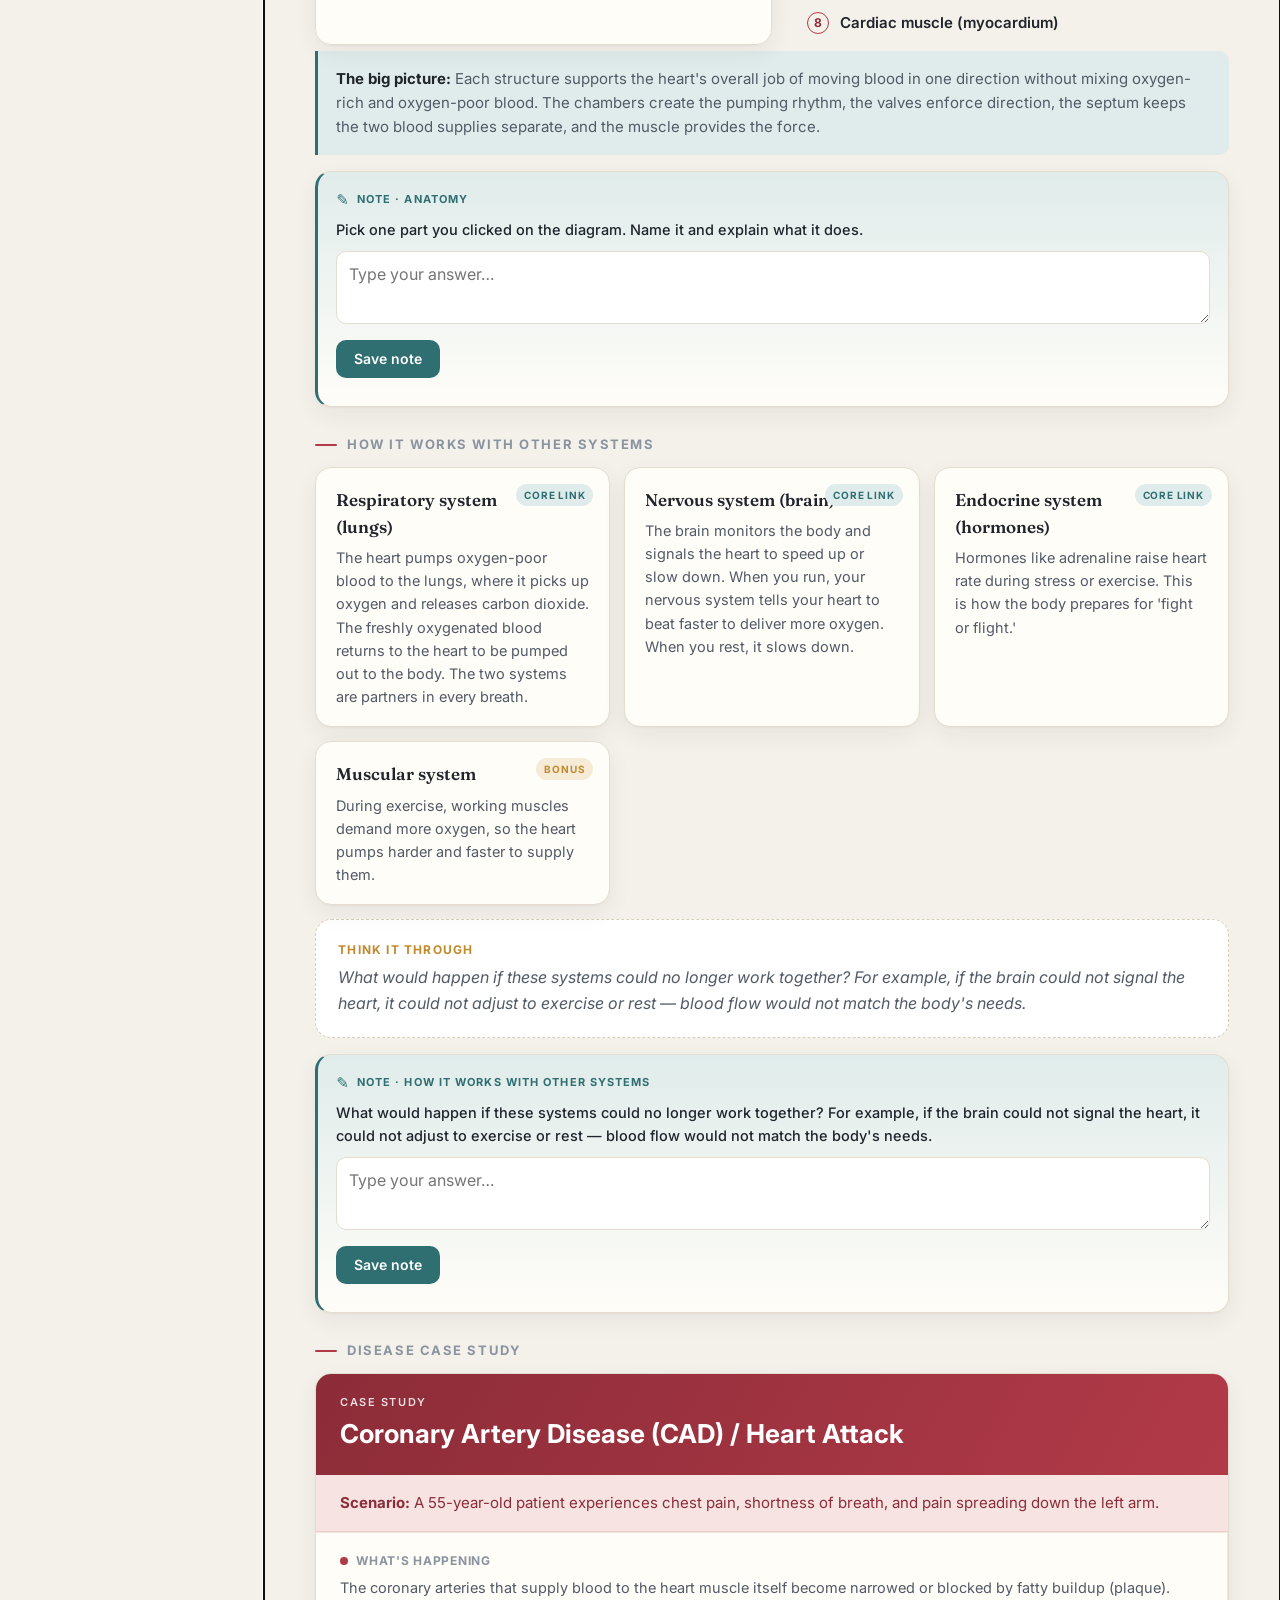
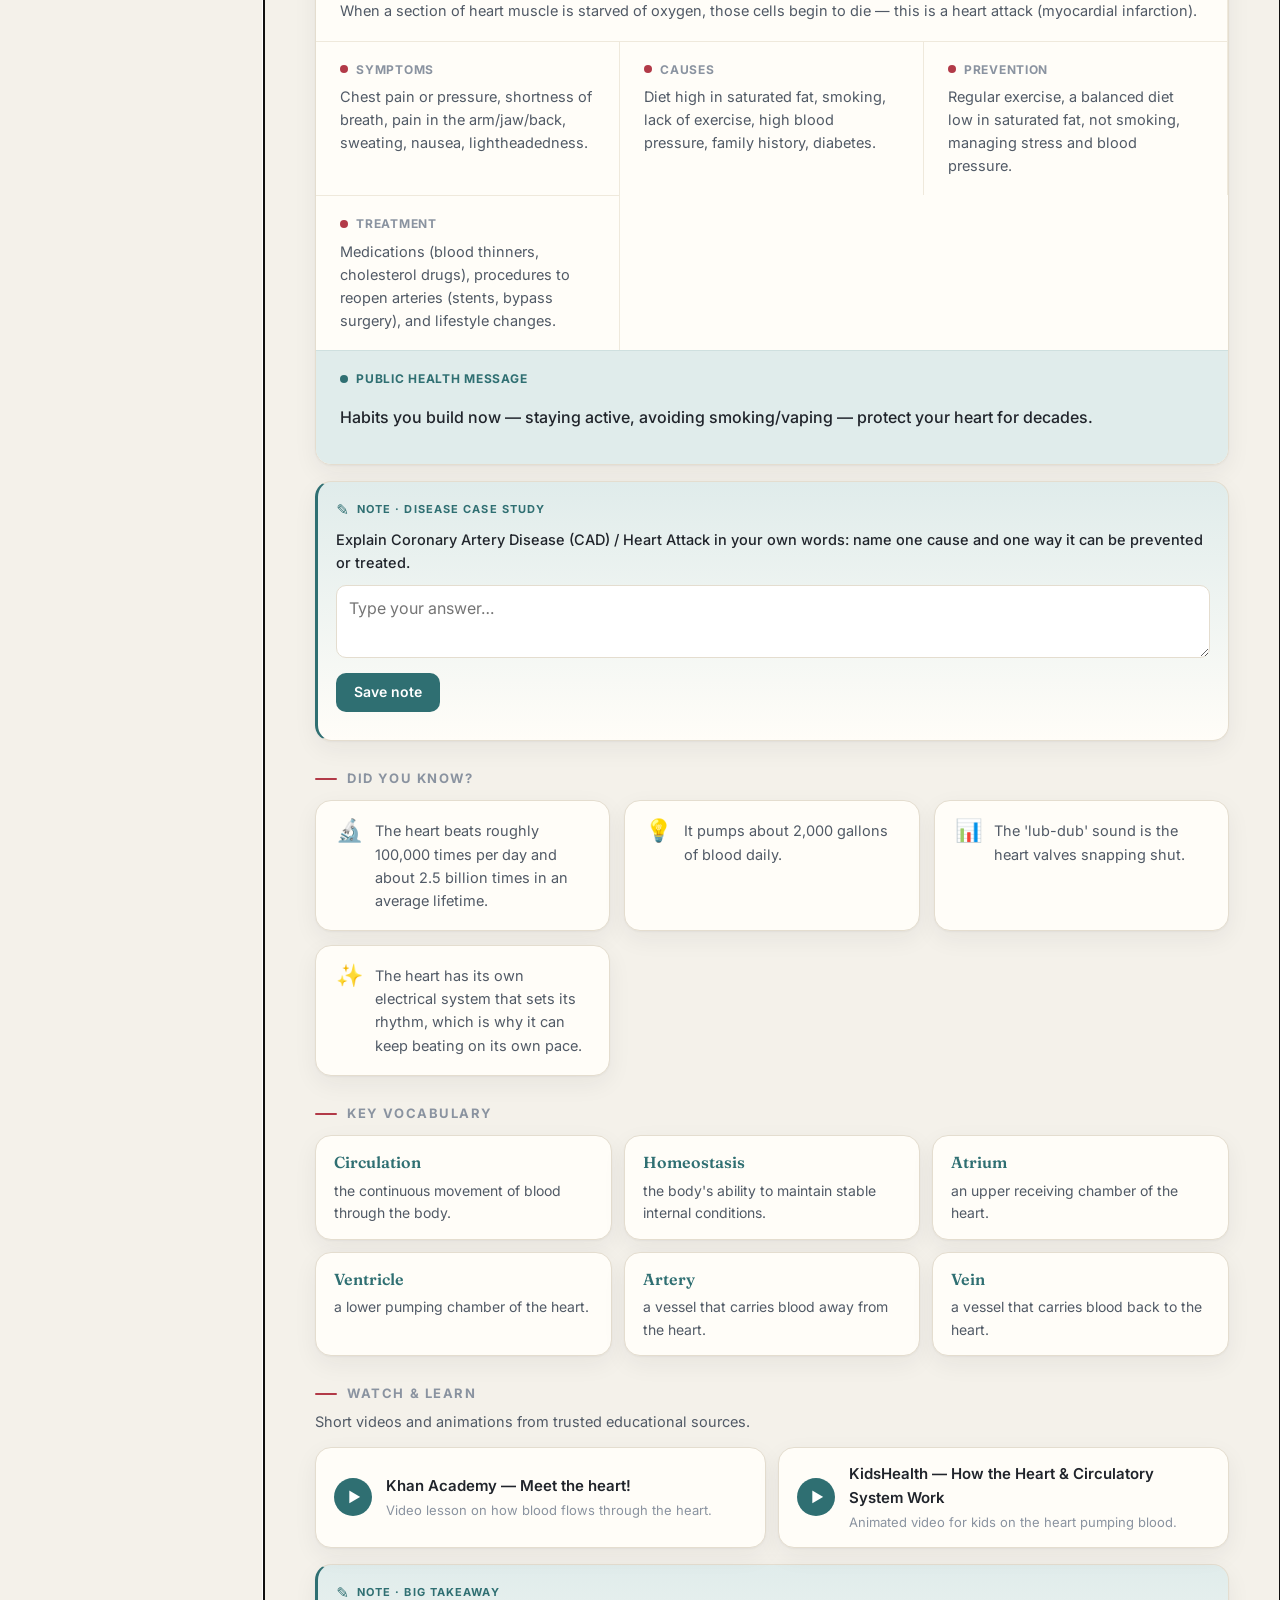
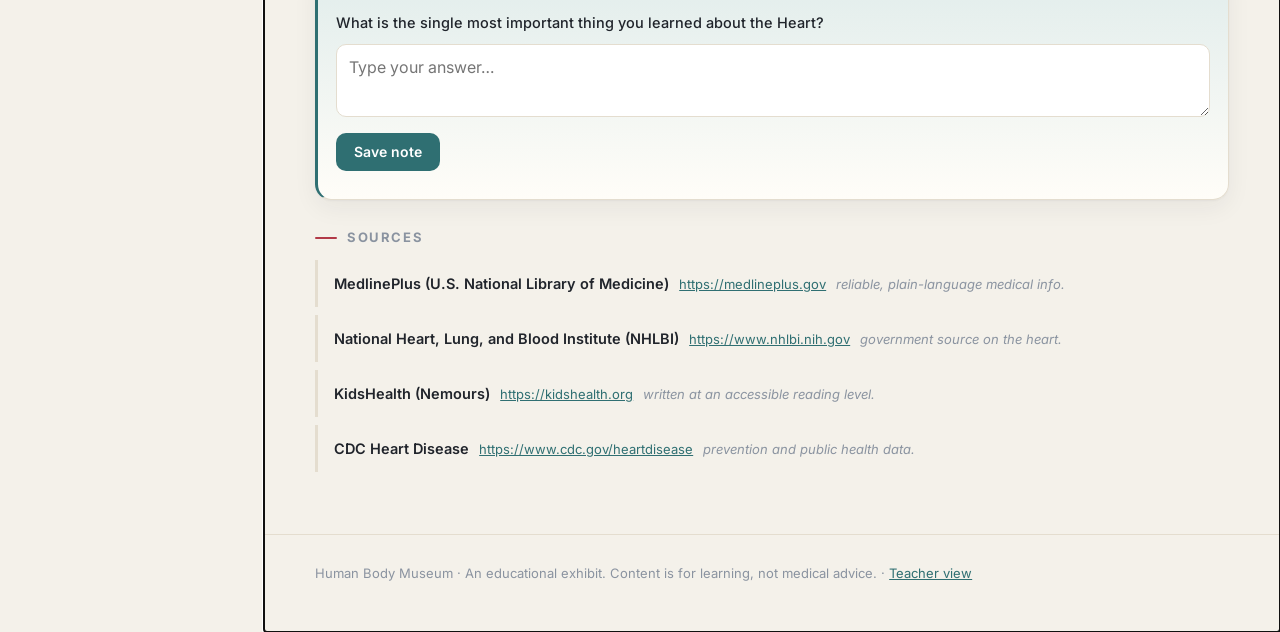
==== commit acd114cd: "Add key-gated teacher view that groups notes by student New teacher.html/teacher.js reads notes back" ====
--- a/index.html
+++ b/index.html
@@ -42,7 +42,7 @@
     <main id="organ-main" class="organ-main" tabindex="-1">
       <article id="organArticle" class="organ"></article>
       <footer class="site-footer">
-        <p>Human Body Museum · An educational exhibit. Content is for learning, not medical advice.</p>
+        <p>Human Body Museum · An educational exhibit. Content is for learning, not medical advice. · <a href="teacher.html">Teacher view</a></p>
       </footer>
     </main>
   </div>
--- a/styles.css
+++ b/styles.css
@@ -441,53 +441,64 @@
 .watch__name { font-weight: 600; color: var(--ink); font-size: 15px; }
 .watch__note { font-size: 13px; color: var(--ink-faint); margin-top: 2px; }
 
-/* ----------------------------------------------------- STUDENT NOTES */
-.notes { padding: 22px 24px; }
-.notes__lead { margin: 0 0 16px; color: var(--ink-soft); font-size: 15px; }
-.notes__id { display: grid; grid-template-columns: 1fr 1fr; gap: 14px; margin-bottom: 14px; }
-.notes__field { display: flex; flex-direction: column; gap: 5px; }
-.notes__field--full { margin-bottom: 4px; }
-.notes__field > span { font-size: 12px; letter-spacing: .06em; text-transform: uppercase; color: var(--teal); font-weight: 700; }
-.notes__field input,
-.notes__field textarea {
-  font: inherit;
-  color: var(--ink);
-  background: #fff;
-  border: 1px solid var(--line);
-  border-radius: var(--radius-sm);
-  padding: 10px 12px;
-  width: 100%;
-  resize: vertical;
-}
-.notes__field input:focus,
-.notes__field textarea:focus { outline: none; border-color: var(--teal); box-shadow: 0 0 0 3px var(--teal-soft); }
-.notes__actions { display: flex; align-items: center; gap: 14px; margin-top: 8px; flex-wrap: wrap; }
-.notes__save {
-  font: inherit; font-weight: 600;
+/* ----------------------------------------------- STUDENT NOTES */
+/* identity bar (one per page) */
+.identitybar {
+  padding: 16px 20px;
+  margin-bottom: 26px;
+  background: linear-gradient(180deg, var(--teal-soft), var(--bg-panel));
+  border-color: #cfe0df;
+}
+.identitybar__main { display: flex; align-items: flex-end; gap: 16px; flex-wrap: wrap; }
+.identitybar__tag { font-family: var(--serif); font-weight: 600; font-size: 16px; color: var(--teal); padding-bottom: 8px; }
+.identitybar__field { display: flex; flex-direction: column; gap: 4px; flex: 1 1 160px; }
+.identitybar__field > span { font-size: 11px; letter-spacing: .08em; text-transform: uppercase; color: var(--teal); font-weight: 700; }
+.identitybar__field input {
+  font: inherit; color: var(--ink); background: #fff;
+  border: 1px solid var(--line); border-radius: var(--radius-sm);
+  padding: 9px 12px; width: 100%;
+}
+.identitybar__field input:focus { outline: none; border-color: var(--teal); box-shadow: 0 0 0 3px var(--teal-soft); }
+.identitybar__hint { margin: 10px 0 0; font-size: 13px; color: var(--ink-faint); }
+
+/* per-section note catcher */
+.notecatcher {
+  margin: -14px 0 30px;
+  padding: 16px 18px;
+  border-left: 3px solid var(--teal);
+  background: linear-gradient(180deg, var(--teal-soft), var(--bg-panel));
+}
+.notecatcher__head { display: flex; align-items: center; gap: 8px; margin-bottom: 6px; }
+.notecatcher__pen { color: var(--teal); font-size: 15px; }
+.notecatcher__label { font-size: 11px; letter-spacing: .1em; text-transform: uppercase; font-weight: 700; color: var(--teal); }
+.notecatcher__prompt { margin: 0 0 10px; font-size: 14.5px; color: var(--ink); font-weight: 500; }
+.notecatcher__text {
+  font: inherit; color: var(--ink); background: #fff;
+  border: 1px solid var(--line); border-radius: var(--radius-sm);
+  padding: 10px 12px; width: 100%; resize: vertical; min-height: 52px;
+}
+.notecatcher__text:focus { outline: none; border-color: var(--teal); box-shadow: 0 0 0 3px var(--teal-soft); }
+.notecatcher__actions { display: flex; align-items: center; gap: 12px; margin-top: 8px; flex-wrap: wrap; }
+.notecatcher__save {
+  font: inherit; font-weight: 600; font-size: 14px;
   background: var(--teal); color: #fff;
   border: none; border-radius: var(--radius-sm);
-  padding: 10px 22px; cursor: pointer;
+  padding: 8px 18px; cursor: pointer;
   transition: background .15s, opacity .15s;
 }
-.notes__save:hover { background: #265b5e; }
-.notes__save:disabled { opacity: .6; cursor: default; }
-.notes__status { font-size: 14px; color: var(--ink-faint); }
-.notes__status--ok { color: var(--teal); font-weight: 600; }
-.notes__status--warn { color: var(--accent); font-weight: 600; }
-
-.notes__saved { margin-top: 20px; }
-.notes__saved-title {
-  font-family: var(--sans); font-size: 12px; letter-spacing: .1em; text-transform: uppercase;
-  color: var(--ink-faint); font-weight: 700; margin: 0 0 10px;
-}
-.notes__list { list-style: none; margin: 0; padding: 0; display: flex; flex-direction: column; gap: 10px; }
-.notes__item { border-left: 3px solid var(--teal); background: var(--teal-soft); border-radius: 0 var(--radius-sm) var(--radius-sm) 0; padding: 10px 14px; }
-.notes__item-meta { font-size: 12px; color: var(--ink-faint); margin-bottom: 4px; display: flex; align-items: center; gap: 8px; }
-.notes__item-text { font-size: 14.5px; color: var(--ink); white-space: pre-wrap; }
-.notes__badge { font-size: 10px; letter-spacing: .06em; text-transform: uppercase; font-weight: 700; padding: 2px 7px; border-radius: 999px; background: var(--line); color: var(--ink-soft); }
-.notes__badge--ok { background: #d7ebe7; color: var(--teal); }
-
-@media (max-width: 520px) { .notes__id { grid-template-columns: 1fr; } }
+.notecatcher__save:hover { background: #265b5e; }
+.notecatcher__save:disabled { opacity: .6; cursor: default; }
+.notecatcher__status { font-size: 13.5px; color: var(--ink-faint); }
+.notecatcher__status--ok { color: var(--teal); font-weight: 600; }
+.notecatcher__status--warn { color: var(--accent); font-weight: 600; }
+.notecatcher__saved { list-style: none; margin: 12px 0 0; padding: 0; display: flex; flex-direction: column; gap: 8px; }
+.notecatcher__item { background: #fff; border: 1px solid #d6e4e2; border-radius: var(--radius-sm); padding: 8px 12px; }
+.notecatcher__item-meta { display: flex; align-items: center; gap: 8px; font-size: 11.5px; color: var(--ink-faint); margin-bottom: 3px; }
+.notecatcher__item-text { display: block; font-size: 14px; color: var(--ink); white-space: pre-wrap; }
+.notecatcher__badge { font-size: 10px; letter-spacing: .06em; text-transform: uppercase; font-weight: 700; padding: 2px 7px; border-radius: 999px; background: var(--line); color: var(--ink-soft); }
+.notecatcher__badge--ok { background: #d7ebe7; color: var(--teal); }
+
+@media (max-width: 520px) { .identitybar__main { gap: 12px; } }
 
 .sources { display: flex; flex-direction: column; gap: 8px; }
 .source {
@@ -498,6 +509,74 @@
 .source__name { font-weight: 600; color: var(--ink); font-size: 14.5px; }
 .source__link { font-size: 13px; }
 .source__note { font-size: 13px; color: var(--ink-faint); font-style: italic; }
+
+/* ----------------------------------------------------- TEACHER VIEW */
+.teacher-page { background: var(--bg); }
+.teacher-back { font-size: 14px; font-weight: 600; color: var(--teal); text-decoration: none; }
+.teacher-back:hover { text-decoration: underline; }
+.teacher-main { max-width: 960px; margin: 0 auto; padding: 32px clamp(20px, 4vw, 40px) 64px; }
+
+.teacher-auth { max-width: 560px; margin: 32px auto; padding: 28px 30px; }
+.teacher-auth h1 { font-size: 30px; font-weight: 700; }
+.teacher-auth__lead { color: var(--ink-soft); font-size: 15px; margin: 8px 0 18px; }
+.teacher-auth__row { display: flex; gap: 10px; flex-wrap: wrap; }
+.teacher-check { display: inline-flex; align-items: center; gap: 8px; margin-top: 12px; font-size: 14px; color: var(--ink-soft); }
+
+.teacher-input, .teacher-select {
+  font: inherit; color: var(--ink); background: #fff;
+  border: 1px solid var(--line); border-radius: var(--radius-sm);
+  padding: 10px 13px;
+}
+.teacher-input { flex: 1 1 220px; }
+.teacher-input:focus, .teacher-select:focus { outline: none; border-color: var(--teal); box-shadow: 0 0 0 3px var(--teal-soft); }
+.teacher-btn {
+  font: inherit; font-weight: 600; cursor: pointer;
+  background: var(--teal); color: #fff; border: none;
+  border-radius: var(--radius-sm); padding: 10px 20px;
+}
+.teacher-btn:hover { background: #265b5e; }
+.teacher-btn--ghost { background: #fff; color: var(--teal); border: 1px solid var(--line); }
+.teacher-btn--ghost:hover { background: var(--line-soft); }
+.teacher-status { margin: 12px 0 0; font-size: 14px; color: var(--ink-faint); }
+.teacher-status--warn { color: var(--accent); font-weight: 600; }
+
+.teacher-toolbar {
+  display: flex; align-items: center; gap: 10px; flex-wrap: wrap;
+  padding: 14px 16px; margin-bottom: 18px;
+  background: var(--bg-panel); border: 1px solid var(--line);
+  border-radius: var(--radius); box-shadow: var(--shadow);
+  position: sticky; top: calc(var(--header-h) + 8px); z-index: 5;
+}
+.teacher-summary { font-size: 14px; color: var(--ink-soft); font-weight: 600; }
+.teacher-toolbar__spacer { flex: 1 1 auto; }
+
+.teacher-students { display: flex; flex-direction: column; gap: 14px; }
+.teacher-empty { color: var(--ink-faint); padding: 24px; text-align: center; }
+
+.t-student { background: var(--bg-panel); border: 1px solid var(--line); border-radius: var(--radius); box-shadow: var(--shadow); overflow: hidden; }
+.t-student__head { cursor: pointer; padding: 16px 20px; display: flex; align-items: baseline; gap: 12px; flex-wrap: wrap; list-style: none; }
+.t-student__head::-webkit-details-marker { display: none; }
+.t-student__head::before { content: "▸"; color: var(--teal); font-size: 13px; margin-right: 2px; transition: transform .15s; }
+.t-student[open] .t-student__head::before { transform: rotate(90deg); }
+.t-student__name { font-family: var(--serif); font-weight: 600; font-size: 19px; color: var(--ink); }
+.t-student__meta { font-size: 13px; color: var(--ink-faint); }
+.t-student__body { padding: 4px 20px 18px; border-top: 1px solid var(--line-soft); }
+
+.t-organ { margin-top: 16px; }
+.t-organ__name { font-family: var(--sans); font-size: 12px; letter-spacing: .1em; text-transform: uppercase; color: var(--teal); font-weight: 700; margin: 0 0 8px; }
+.t-notes { list-style: none; margin: 0; padding: 0; display: flex; flex-direction: column; gap: 10px; }
+.t-note { border-left: 3px solid var(--teal); background: var(--teal-soft); border-radius: 0 var(--radius-sm) var(--radius-sm) 0; padding: 10px 14px; }
+.t-note__sec { font-size: 11px; letter-spacing: .06em; text-transform: uppercase; font-weight: 700; color: var(--teal); margin-bottom: 3px; }
+.t-note__prompt { font-size: 13px; color: var(--ink-faint); font-style: italic; margin-bottom: 5px; }
+.t-note__text { font-size: 15px; color: var(--ink); white-space: pre-wrap; }
+.t-note__time { font-size: 11.5px; color: var(--ink-faint); margin-top: 5px; }
+
+@media print {
+  .site-header, .teacher-toolbar, .teacher-auth { display: none !important; }
+  .t-student, .teacher-students { box-shadow: none; }
+  .t-student { break-inside: avoid; }
+  .t-student__body { display: block !important; }
+}
 
 /* ----------------------------------------------------- FOOTER */
 .site-footer {
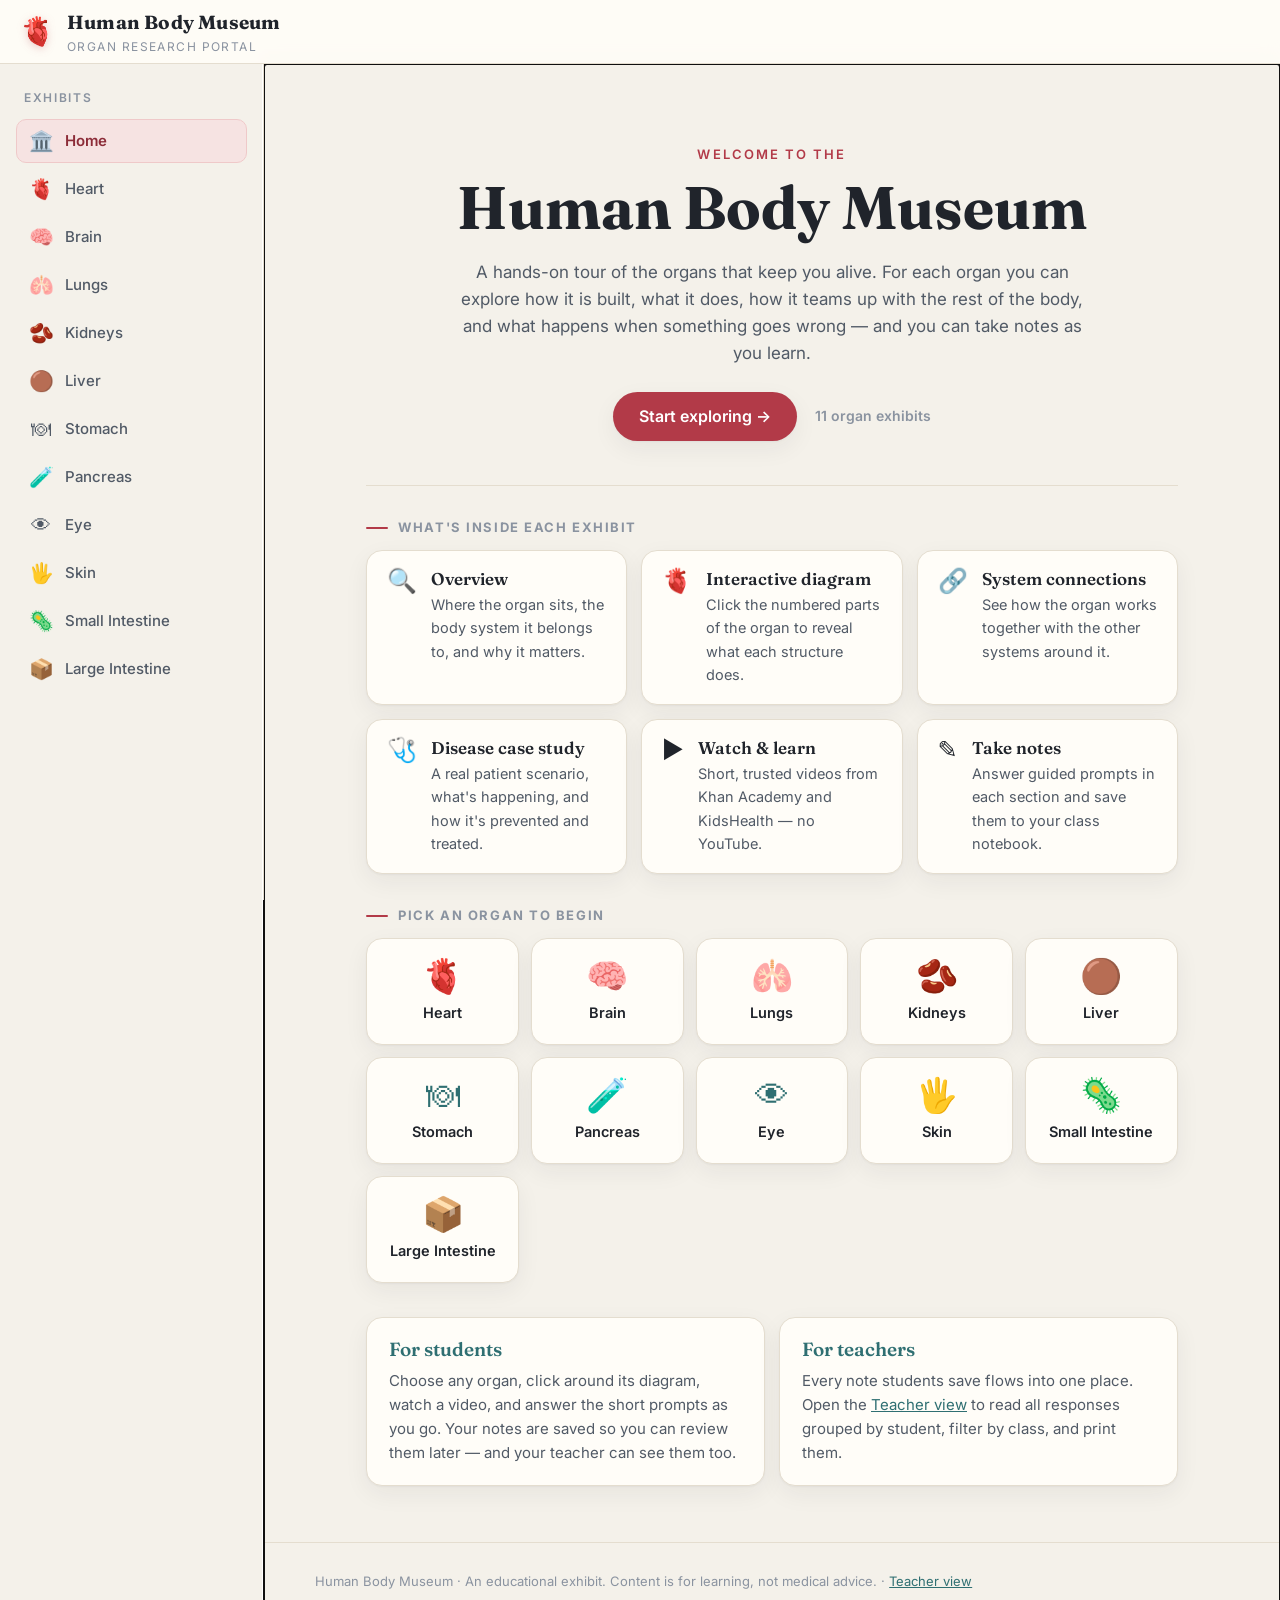
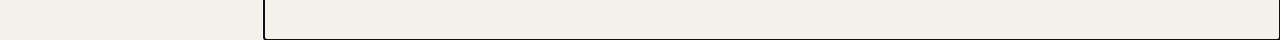
==== commit e1ce1cf1: "Add a Home landing page that explains the project The site now opens on a Home view (instead of jump" ====
--- a/index.html
+++ b/index.html
@@ -15,13 +15,13 @@
 
   <header class="site-header">
     <div class="site-header__inner">
-      <div class="brand">
+      <a class="brand" href="#home">
         <span class="brand__mark" aria-hidden="true">🫀</span>
         <div class="brand__text">
           <span class="brand__title">Human Body Museum</span>
           <span class="brand__subtitle">Organ Research Portal</span>
         </div>
-      </div>
+      </a>
       <button id="navToggle" class="nav-toggle" aria-expanded="false" aria-controls="organNav">
         <span class="nav-toggle__bar"></span>
         <span class="nav-toggle__bar"></span>
--- a/styles.css
+++ b/styles.css
@@ -79,7 +79,7 @@
   align-items: center;
   justify-content: space-between;
 }
-.brand { display: flex; align-items: center; gap: 12px; }
+.brand { display: flex; align-items: center; gap: 12px; text-decoration: none; color: inherit; }
 .brand__mark {
   font-size: 28px;
   line-height: 1;
@@ -158,6 +158,54 @@
   font-weight: 600;
 }
 .organ-btn[aria-current="true"] .organ-btn__name { font-weight: 600; }
+
+.organ-btn--home { color: var(--ink); font-weight: 600; }
+.organ-btn--home + li { margin-bottom: 6px; }
+
+/* ------------------------------------------------------------ HOME */
+.home { padding: 8px clamp(20px, 4vw, 56px) 24px; }
+.home-hero {
+  text-align: center;
+  padding: 40px 20px 44px;
+  margin-bottom: 8px;
+  border-bottom: 1px solid var(--line);
+}
+.home-hero__eyebrow { font-size: 13px; letter-spacing: .16em; text-transform: uppercase; color: var(--accent); font-weight: 600; margin: 0; }
+.home-hero__title { font-size: clamp(38px, 6vw, 60px); font-weight: 700; margin: 6px 0 0; }
+.home-hero__lead { max-width: 640px; margin: 16px auto 0; color: var(--ink-soft); font-size: 17px; }
+.home-hero__cta { display: flex; align-items: center; justify-content: center; gap: 18px; margin-top: 24px; flex-wrap: wrap; }
+.home-cta {
+  display: inline-block; text-decoration: none;
+  background: var(--accent); color: #fff; font-weight: 600;
+  padding: 12px 26px; border-radius: 999px;
+  box-shadow: var(--shadow); transition: background .15s, transform .15s;
+}
+.home-cta:hover { background: var(--accent-deep); transform: translateY(-1px); }
+.home-hero__count { font-size: 14px; color: var(--ink-faint); font-weight: 600; }
+
+.home-block { margin-top: 34px; }
+.home-features { display: grid; grid-template-columns: repeat(auto-fit, minmax(260px, 1fr)); gap: 14px; }
+.home-feature { display: flex; gap: 14px; align-items: flex-start; padding: 18px 20px; }
+.home-feature__icon { font-size: 24px; line-height: 1; flex: none; }
+.home-feature__title { font-family: var(--serif); font-size: 17px; font-weight: 600; margin: 0 0 4px; }
+.home-feature__text { margin: 0; font-size: 14.5px; color: var(--ink-soft); }
+
+.home-grid { display: grid; grid-template-columns: repeat(auto-fill, minmax(132px, 1fr)); gap: 12px; }
+.home-organ {
+  display: flex; flex-direction: column; align-items: center; gap: 8px;
+  padding: 20px 12px; text-decoration: none;
+  background: var(--bg-panel); border: 1px solid var(--line);
+  border-radius: var(--radius); box-shadow: var(--shadow);
+  transition: border-color .15s, box-shadow .15s, transform .15s;
+}
+.home-organ:hover { border-color: var(--accent); box-shadow: var(--shadow-lg); transform: translateY(-3px); }
+.home-organ__emoji { font-size: 34px; line-height: 1; }
+.home-organ__name { font-weight: 600; font-size: 14.5px; color: var(--ink); text-align: center; }
+
+.home-audience { display: grid; grid-template-columns: repeat(auto-fit, minmax(280px, 1fr)); gap: 14px; }
+.home-audience__col { padding: 20px 22px; }
+.home-audience__title { font-family: var(--serif); font-size: 19px; font-weight: 600; margin: 0 0 8px; color: var(--teal); }
+.home-audience__col p { margin: 0; color: var(--ink-soft); font-size: 15px; }
 
 /* ------------------------------------------------------------ ORGAN MAIN */
 .organ-main { min-width: 0; }
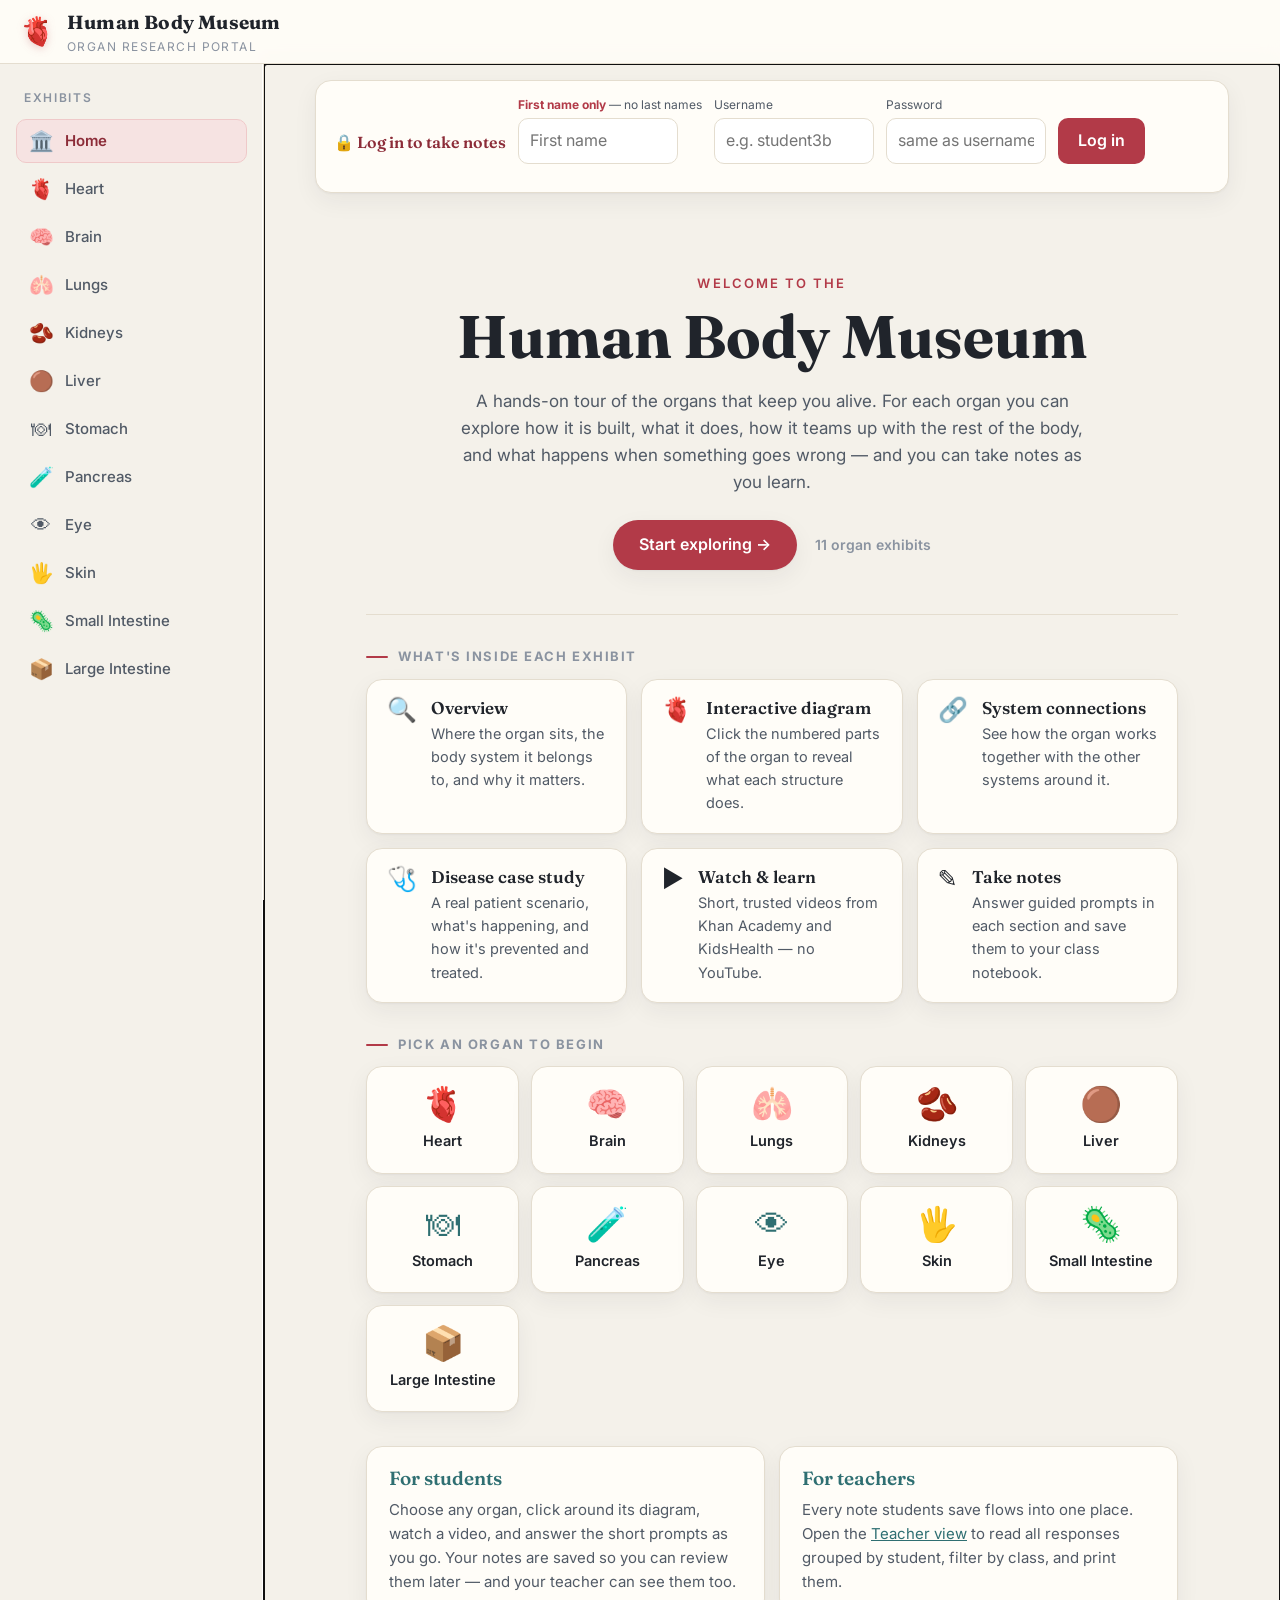
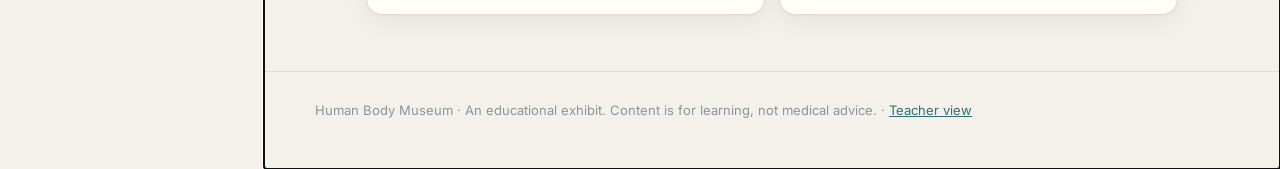
==== commit 66f09430: "Add lightweight student/teacher login with per-username notes Replace the free-text name/class-code " ====
--- a/index.html
+++ b/index.html
@@ -40,6 +40,7 @@
 
     <!-- ORGAN CONTENT -->
     <main id="organ-main" class="organ-main" tabindex="-1">
+      <div id="authBar" class="authbar"></div>
       <article id="organArticle" class="organ"></article>
       <footer class="site-footer">
         <p>Human Body Museum · An educational exhibit. Content is for learning, not medical advice. · <a href="teacher.html">Teacher view</a></p>
@@ -51,6 +52,7 @@
   <script src="config.js"></script>
   <script src="organs.js"></script>
   <script src="diagrams.js"></script>
+  <script src="figures.js"></script>
   <script src="app.js"></script>
 </body>
 </html>
--- a/styles.css
+++ b/styles.css
@@ -209,6 +209,35 @@
 
 /* ------------------------------------------------------------ ORGAN MAIN */
 .organ-main { min-width: 0; }
+
+/* ------------------------------------------------------------ AUTH BAR */
+.authbar { margin: 16px clamp(20px, 4vw, 56px) 0; border-radius: var(--radius); }
+.authbar--in {
+  display: flex; align-items: center; justify-content: space-between; gap: 12px; flex-wrap: wrap;
+  padding: 12px 18px; background: var(--teal-soft); border: 1px solid #cfe0df;
+}
+.authbar__who { font-size: 14.5px; color: var(--ink); }
+.authbar__dot { color: var(--teal); font-weight: 700; }
+.authbar__period { font-size: 12px; font-weight: 700; color: var(--teal); background: #fff; border: 1px solid #cfe0df; border-radius: 999px; padding: 2px 8px; margin-left: 4px; }
+.authbar__logout { font: inherit; font-size: 13px; font-weight: 600; cursor: pointer; color: #fff; background: var(--teal); border: none; border-radius: var(--radius-sm); padding: 8px 16px; }
+.authbar__logout:hover { background: #265b5e; }
+
+.authbar--out { padding: 14px 18px; background: var(--bg-panel); border: 1px solid var(--line); box-shadow: var(--shadow); }
+.authbar__form { display: flex; align-items: flex-end; gap: 12px; flex-wrap: wrap; }
+.authbar__title { font-family: var(--serif); font-weight: 600; font-size: 16px; color: var(--accent-deep); padding-bottom: 8px; }
+.authbar__field { display: flex; flex-direction: column; gap: 4px; }
+.authbar__field > span { font-size: 12px; color: var(--ink-soft); }
+.authbar__field--name > span b { color: var(--accent); }
+.authbar__field input {
+  font: inherit; color: var(--ink); background: #fff;
+  border: 1px solid var(--line); border-radius: var(--radius-sm); padding: 9px 11px; width: 160px;
+}
+.authbar__field input:focus { outline: none; border-color: var(--teal); box-shadow: 0 0 0 3px var(--teal-soft); }
+.authbar__login { font: inherit; font-weight: 600; cursor: pointer; color: #fff; background: var(--accent); border: none; border-radius: var(--radius-sm); padding: 10px 20px; }
+.authbar__login:hover { background: var(--accent-deep); }
+.authbar__status { width: 100%; font-size: 13.5px; color: var(--ink-faint); margin-top: 2px; }
+.authbar__status--warn { color: var(--accent); font-weight: 600; }
+.authbar__status--ok { color: var(--teal); font-weight: 600; }
 .organ { padding: 32px clamp(20px, 4vw, 56px) 24px; }
 
 /* Hero */
@@ -236,6 +265,16 @@
 }
 .organ-hero h1 { font-size: clamp(34px, 5vw, 48px); font-weight: 700; }
 .organ-hero__system { color: var(--ink-soft); margin-top: 6px; font-size: 15px; }
+.organ-hero__text { flex: 1 1 auto; min-width: 0; }
+.organ-hero__print {
+  flex: none; align-self: flex-start;
+  display: inline-flex; align-items: center; gap: 6px;
+  font-size: 13px; font-weight: 600; text-decoration: none;
+  color: var(--teal); background: var(--teal-soft);
+  border: 1px solid #cfe0df; border-radius: 999px;
+  padding: 7px 14px;
+}
+.organ-hero__print:hover { background: #d2e6e4; }
 
 /* Section scaffolding */
 .section { margin: 0 0 30px; scroll-margin-top: calc(var(--header-h) + 12px); }
@@ -264,6 +303,58 @@
   border-radius: var(--radius);
   box-shadow: var(--shadow);
 }
+
+/* section header with a Listen button */
+.section-head { display: flex; align-items: center; justify-content: space-between; gap: 12px; margin-bottom: 14px; }
+.section-head .section__title { margin-bottom: 0; }
+
+/* read-aloud button */
+.listen-btn {
+  flex: none;
+  display: inline-flex; align-items: center; gap: 7px;
+  font: inherit; font-size: 13px; font-weight: 600;
+  color: var(--teal); background: var(--teal-soft);
+  border: 1px solid #cfe0df; border-radius: 999px;
+  padding: 6px 14px; cursor: pointer;
+  transition: background .15s, color .15s;
+}
+.listen-btn:hover { background: #d2e6e4; }
+.listen-btn__icon { font-size: 14px; line-height: 1; }
+.listen-btn.is-speaking { background: var(--teal); color: #fff; border-color: var(--teal); }
+
+/* glossary term + tooltip */
+.glossary {
+  position: relative;
+  border-bottom: 2px dotted var(--gold);
+  cursor: help;
+  color: inherit;
+  font-weight: 600;
+}
+.glossary:focus-visible { outline: 2px solid var(--teal); outline-offset: 2px; border-radius: 2px; }
+.glossary__tip {
+  position: absolute;
+  left: 50%; bottom: calc(100% + 8px);
+  transform: translateX(-50%);
+  width: max-content; max-width: 260px;
+  background: var(--ink); color: #fff;
+  font-size: 13px; font-weight: 400; line-height: 1.45;
+  text-align: left;
+  padding: 9px 12px; border-radius: 10px;
+  box-shadow: var(--shadow-lg);
+  opacity: 0; visibility: hidden;
+  transition: opacity .12s;
+  z-index: 30; pointer-events: none;
+}
+.glossary__tip b { color: #ffd9dc; }
+.glossary__tip::after {
+  content: ""; position: absolute; top: 100%; left: 50%;
+  transform: translateX(-50%);
+  border: 6px solid transparent; border-top-color: var(--ink);
+}
+.glossary:hover .glossary__tip,
+.glossary:focus .glossary__tip,
+.glossary:focus-within .glossary__tip,
+.glossary.is-open .glossary__tip { opacity: 1; visibility: visible; }
 
 /* Overview grid */
 .overview-grid {
@@ -489,6 +580,39 @@
 .watch__name { font-weight: 600; color: var(--ink); font-size: 15px; }
 .watch__note { font-size: 13px; color: var(--ink-faint); margin-top: 2px; }
 
+/* ----------------------------------------------- IN-DEPTH READING */
+.reading__lead { margin: -4px 0 18px; color: var(--ink-soft); font-size: 14.5px; }
+.reading__hl { border-bottom: 2px dotted var(--gold); font-weight: 600; }
+.reading__row {
+  display: grid;
+  grid-template-columns: 1.5fr 1fr;
+  gap: 18px;
+  align-items: start;
+  padding: 18px 0;
+  border-top: 1px solid var(--line-soft);
+}
+.reading__row:first-of-type { border-top: none; }
+.reading__prose { min-width: 0; }
+.reading__phead { display: flex; align-items: center; justify-content: space-between; gap: 12px; margin-bottom: 6px; min-height: 28px; }
+.reading__h { font-family: var(--serif); font-size: 19px; font-weight: 600; color: var(--ink); }
+.reading__p { margin: 0; font-size: 16px; line-height: 1.7; color: var(--ink); }
+.reading__fig {
+  margin: 14px 0 0;
+  padding: 14px 16px;
+  background: #fff;
+  border: 1px solid var(--line);
+  border-radius: var(--radius-sm);
+}
+.fig__svg { display: block; width: 100%; height: auto; max-height: 220px; }
+.reading__figcap { margin: 8px 2px 0; font-size: 13px; color: var(--ink-soft); line-height: 1.5; }
+.reading__figcredit { color: var(--ink-faint); font-style: italic; }
+.reading__row .notecatcher { margin: 0; position: sticky; top: calc(var(--header-h) + 12px); }
+
+@media (max-width: 820px) {
+  .reading__row { grid-template-columns: 1fr; gap: 12px; }
+  .reading__row .notecatcher { position: static; }
+}
+
 /* ----------------------------------------------- STUDENT NOTES */
 /* identity bar (one per page) */
 .identitybar {
@@ -607,6 +731,7 @@
 .t-student__head::before { content: "▸"; color: var(--teal); font-size: 13px; margin-right: 2px; transition: transform .15s; }
 .t-student[open] .t-student__head::before { transform: rotate(90deg); }
 .t-student__name { font-family: var(--serif); font-weight: 600; font-size: 19px; color: var(--ink); }
+.t-student__first { font-family: var(--sans); font-weight: 500; font-size: 14px; color: var(--ink-soft); }
 .t-student__meta { font-size: 13px; color: var(--ink-faint); }
 .t-student__body { padding: 4px 20px 18px; border-top: 1px solid var(--line-soft); }
 
@@ -624,6 +749,46 @@
   .t-student, .teacher-students { box-shadow: none; }
   .t-student { break-inside: avoid; }
   .t-student__body { display: block !important; }
+}
+
+/* ----------------------------------------------------- PRINTABLE PACKET */
+.packet-page { background: #f4f1ea; }
+.packet-toolbar { position: sticky; top: 0; z-index: 10; background: var(--bg-panel); border-bottom: 1px solid var(--line); box-shadow: var(--shadow); }
+.packet-toolbar__inner { max-width: 880px; margin: 0 auto; padding: 12px 20px; display: flex; align-items: center; gap: 12px; flex-wrap: wrap; }
+.packet-toolbar__title { font-family: var(--serif); font-weight: 600; font-size: 17px; }
+.packet-toolbar__pick { font-size: 13px; color: var(--ink-soft); display: flex; align-items: center; gap: 6px; }
+.packet-toolbar__spacer { flex: 1 1 auto; }
+.packet-toolbar__hint { max-width: 880px; margin: 0 auto; padding: 0 20px 12px; font-size: 12.5px; color: var(--ink-faint); }
+
+.packet-root { max-width: 880px; margin: 0 auto; padding: 24px 20px 60px; }
+.ws { background: #fff; border: 1px solid var(--line); border-radius: 10px; padding: 30px 34px; margin-bottom: 24px; color: #1a1a1a; }
+.ws-head { border-bottom: 2px solid #1a1a1a; padding-bottom: 10px; margin-bottom: 16px; }
+.ws-title { font-family: var(--serif); font-size: 28px; font-weight: 700; margin: 0; }
+.ws-sys { margin: 4px 0 0; color: #555; font-size: 14px; }
+.ws-id { margin-top: 12px; display: flex; gap: 24px; flex-wrap: wrap; font-size: 14px; color: #333; }
+.ws-block { margin: 20px 0; }
+.ws-h2 { font-family: var(--serif); font-size: 19px; font-weight: 600; margin: 0 0 8px; border-bottom: 1px solid #bbb; padding-bottom: 4px; }
+.ws-h3 { font-family: var(--serif); font-size: 15px; font-weight: 600; margin: 12px 0 4px; }
+.ws-dl { margin: 0; }
+.ws-dl dt { font-weight: 700; font-size: 13px; text-transform: uppercase; letter-spacing: .04em; color: #444; margin-top: 8px; }
+.ws-dl dd { margin: 2px 0 0; font-size: 14.5px; line-height: 1.5; }
+.ws-ul { margin: 6px 0; padding-left: 20px; }
+.ws-ul li { font-size: 14.5px; line-height: 1.55; margin-bottom: 4px; }
+.ws-vocab li { margin-bottom: 6px; }
+.ws-scn { font-size: 14.5px; background: #f4f1ea; padding: 8px 12px; border-radius: 6px; }
+.ws-read { font-size: 14.5px; line-height: 1.6; margin: 4px 0; }
+.ws-prompt { font-size: 14px; font-style: italic; color: #333; margin: 12px 0 6px; }
+.ws-lines { margin: 0 0 6px; }
+.ws-line { display: block; border-bottom: 1px solid #999; height: 1.7em; }
+
+@media print {
+  .packet-toolbar { display: none !important; }
+  .packet-page { background: #fff; }
+  .packet-root { max-width: none; margin: 0; padding: 0; }
+  .ws { border: none; border-radius: 0; padding: 0 8px; margin: 0; page-break-after: always; }
+  .ws:last-child { page-break-after: auto; }
+  .ws-block { page-break-inside: avoid; }
+  .ws-line { border-bottom: 1px solid #444; }
 }
 
 /* ----------------------------------------------------- FOOTER */
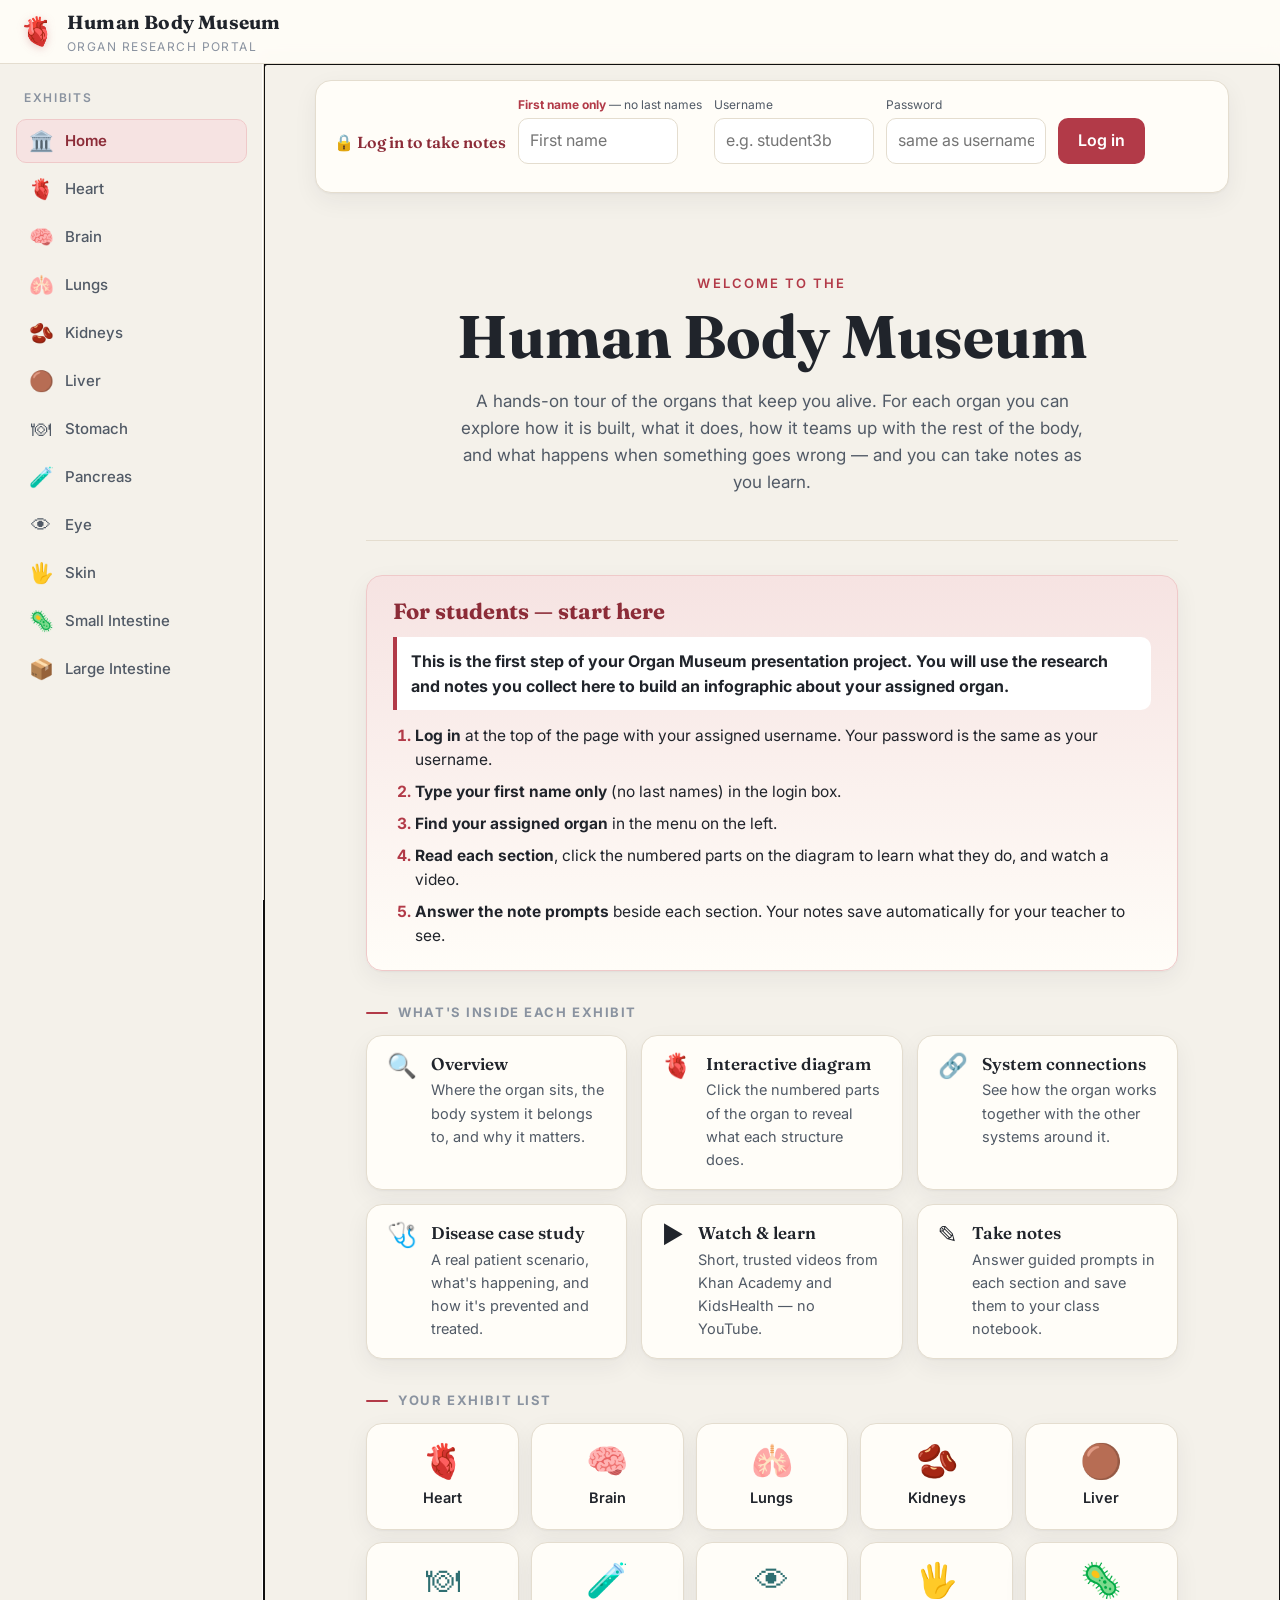
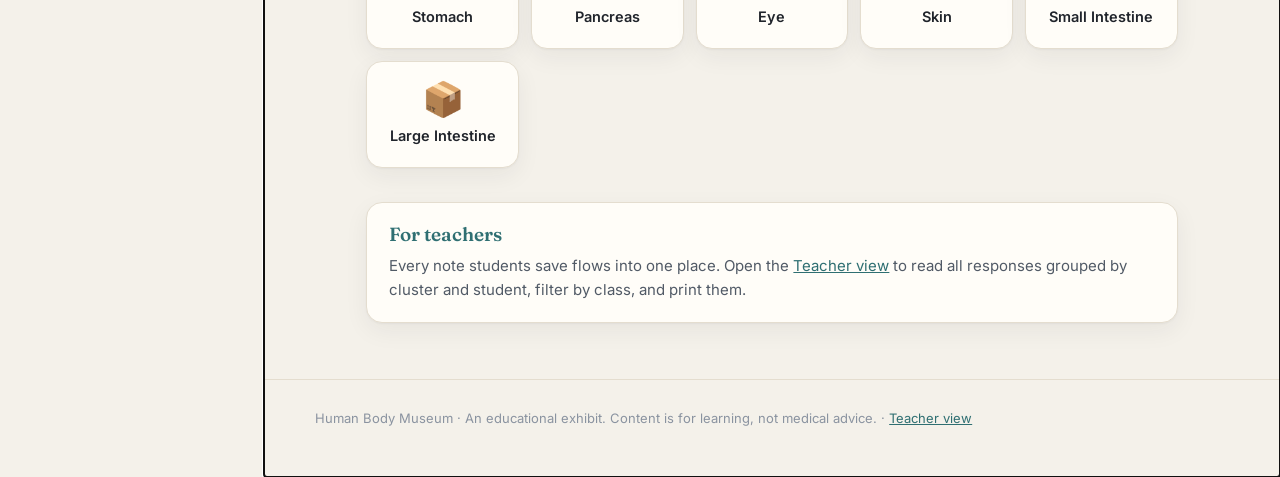
==== commit 77bb214e: "Add optional self-check answer-checker for student notes A free, rule-based checker that students ca" ====
--- a/index.html
+++ b/index.html
@@ -51,6 +51,7 @@
   <!-- Templates / scripts -->
   <script src="config.js"></script>
   <script src="organs.js"></script>
+  <script src="rubrics.js"></script>
   <script src="diagrams.js"></script>
   <script src="figures.js"></script>
   <script src="app.js"></script>
--- a/styles.css
+++ b/styles.css
@@ -173,15 +173,34 @@
 .home-hero__eyebrow { font-size: 13px; letter-spacing: .16em; text-transform: uppercase; color: var(--accent); font-weight: 600; margin: 0; }
 .home-hero__title { font-size: clamp(38px, 6vw, 60px); font-weight: 700; margin: 6px 0 0; }
 .home-hero__lead { max-width: 640px; margin: 16px auto 0; color: var(--ink-soft); font-size: 17px; }
-.home-hero__cta { display: flex; align-items: center; justify-content: center; gap: 18px; margin-top: 24px; flex-wrap: wrap; }
-.home-cta {
-  display: inline-block; text-decoration: none;
-  background: var(--accent); color: #fff; font-weight: 600;
-  padding: 12px 26px; border-radius: 999px;
-  box-shadow: var(--shadow); transition: background .15s, transform .15s;
-}
-.home-cta:hover { background: var(--accent-deep); transform: translateY(-1px); }
-.home-hero__count { font-size: 14px; color: var(--ink-faint); font-weight: 600; }
+.home-directions {
+  margin-top: 26px;
+  padding: 22px 26px;
+  background: linear-gradient(180deg, var(--accent-soft), var(--bg-panel));
+  border: 1px solid #efc9c9;
+  border-radius: var(--radius);
+  box-shadow: var(--shadow);
+}
+.home-directions__title {
+  font-family: var(--serif); font-size: 22px; font-weight: 700;
+  color: var(--accent-deep); margin: 0 0 12px;
+}
+.home-directions__intro {
+  margin: 0 0 14px;
+  font-size: 16px; line-height: 1.55;
+  color: var(--ink);
+  padding: 12px 14px;
+  background: #fff;
+  border-left: 4px solid var(--accent);
+  border-radius: 0 var(--radius-sm) var(--radius-sm) 0;
+}
+.home-directions__steps {
+  margin: 0; padding-left: 22px;
+  display: flex; flex-direction: column; gap: 8px;
+  font-size: 15.5px; color: var(--ink); line-height: 1.55;
+}
+.home-directions__steps li::marker { color: var(--accent); font-weight: 700; }
+.home-directions__steps b { color: var(--ink); }
 
 .home-block { margin-top: 34px; }
 .home-features { display: grid; grid-template-columns: repeat(auto-fit, minmax(260px, 1fr)); gap: 14px; }
@@ -218,7 +237,7 @@
 }
 .authbar__who { font-size: 14.5px; color: var(--ink); }
 .authbar__dot { color: var(--teal); font-weight: 700; }
-.authbar__period { font-size: 12px; font-weight: 700; color: var(--teal); background: #fff; border: 1px solid #cfe0df; border-radius: 999px; padding: 2px 8px; margin-left: 4px; }
+.authbar__period { margin-left: 4px; }
 .authbar__logout { font: inherit; font-size: 13px; font-weight: 600; cursor: pointer; color: #fff; background: var(--teal); border: none; border-radius: var(--radius-sm); padding: 8px 16px; }
 .authbar__logout:hover { background: #265b5e; }
 
@@ -660,6 +679,44 @@
 }
 .notecatcher__save:hover { background: #265b5e; }
 .notecatcher__save:disabled { opacity: .6; cursor: default; }
+.notecatcher__check {
+  font: inherit; font-weight: 600; font-size: 14px; cursor: pointer;
+  color: var(--accent-deep); background: #fff;
+  border: 1px solid #efc9c9; border-radius: var(--radius-sm);
+  padding: 7px 14px;
+}
+.notecatcher__check:hover { background: var(--accent-soft); border-color: var(--accent); }
+.notecatcher__feedback {
+  display: flex; gap: 10px; align-items: flex-start; flex-wrap: wrap;
+  margin-top: 10px; padding: 10px 14px;
+  border-radius: var(--radius-sm); font-size: 14px; line-height: 1.5;
+}
+.notecatcher__feedback .feedback__icon { font-size: 17px; line-height: 1.3; font-weight: 700; flex: none; }
+.notecatcher__feedback .feedback__text { flex: 1 1 200px; }
+.notecatcher__feedback .feedback__show {
+  flex: none; font: inherit; font-size: 12.5px; font-weight: 600; cursor: pointer;
+  background: #fff; color: var(--accent-deep);
+  border: 1px solid var(--accent); border-radius: 999px;
+  padding: 4px 12px;
+}
+.notecatcher__feedback .feedback__show:hover { background: var(--accent); color: #fff; }
+.feedback--good  { background: #def0de; color: #2d5a30; border: 1px solid #b3d4b6; }
+.feedback--close { background: var(--gold-soft); color: #7a5210; border: 1px solid #d8bb63; }
+.feedback--miss  { background: var(--accent-soft); color: var(--accent-deep); border: 1px solid #efc9c9; }
+.feedback--soft  { background: var(--teal-soft); color: var(--teal); border: 1px solid #cfe0df; }
+
+/* "Show me where →" highlight pulse */
+@keyframes hbm-pulse {
+  0%   { box-shadow: 0 0 0 0   rgba(178, 58, 72, 0.55); }
+  100% { box-shadow: 0 0 0 14px rgba(178, 58, 72, 0); }
+}
+.is-highlighted {
+  position: relative; z-index: 10;
+  animation: hbm-pulse 1s ease-out 3;
+  outline: 2px solid var(--accent);
+  outline-offset: 4px;
+  border-radius: var(--radius-sm);
+}
 .notecatcher__status { font-size: 13.5px; color: var(--ink-faint); }
 .notecatcher__status--ok { color: var(--teal); font-weight: 600; }
 .notecatcher__status--warn { color: var(--accent); font-weight: 600; }
@@ -722,8 +779,58 @@
 .teacher-summary { font-size: 14px; color: var(--ink-soft); font-weight: 600; }
 .teacher-toolbar__spacer { flex: 1 1 auto; }
 
-.teacher-students { display: flex; flex-direction: column; gap: 14px; }
+.teacher-legend { margin-bottom: 14px; background: var(--bg-panel); border: 1px solid var(--line); border-radius: var(--radius); box-shadow: var(--shadow); }
+.teacher-legend__head { cursor: pointer; padding: 12px 18px; font-size: 14px; font-weight: 600; color: var(--ink); list-style: none; display: flex; align-items: center; gap: 6px; }
+.teacher-legend__head::-webkit-details-marker { display: none; }
+.teacher-legend__head::before { content: "▸"; color: var(--ink-faint); font-size: 11px; transition: transform .15s; }
+.teacher-legend[open] .teacher-legend__head::before { transform: rotate(90deg); }
+.teacher-legend__body { padding: 0 18px 18px; border-top: 1px solid var(--line-soft); }
+.teacher-legend__lead { margin: 12px 0; color: var(--ink-soft); font-size: 14px; line-height: 1.5; }
+.teacher-legend__list { display: grid; grid-template-columns: repeat(auto-fit, minmax(320px, 1fr)); gap: 6px 24px; margin: 0; }
+.teacher-legend__list > div { display: flex; gap: 10px; align-items: baseline; padding: 4px 0; }
+.teacher-legend__list dt { margin: 0; flex: none; min-width: 95px; }
+.teacher-legend__list dd { margin: 0; font-size: 13.5px; color: var(--ink-soft); line-height: 1.45; }
+.teacher-legend__foot { margin: 14px 0 0; font-size: 13.5px; color: var(--ink-soft); line-height: 1.5; }
+
+.teacher-students { display: flex; flex-direction: column; gap: 16px; }
 .teacher-empty { color: var(--ink-faint); padding: 24px; text-align: center; }
+
+.t-cluster { background: var(--bg-panel); border: 1px solid var(--line); border-radius: var(--radius); box-shadow: var(--shadow); overflow: hidden; }
+.t-cluster__head { cursor: pointer; padding: 14px 20px; display: flex; align-items: baseline; gap: 12px; flex-wrap: wrap; list-style: none; background: var(--accent-soft); border-bottom: 1px solid #efc9c9; }
+.t-cluster__head::-webkit-details-marker { display: none; }
+.t-cluster__head::before { content: "▸"; color: var(--accent); font-size: 13px; margin-right: 2px; transition: transform .15s; }
+.t-cluster[open] .t-cluster__head::before { transform: rotate(90deg); }
+.t-cluster__name { font-family: var(--serif); font-weight: 700; font-size: 19px; color: var(--accent-deep); }
+
+/* ---------------------------------------------- CLUSTER COLOR CODING */
+/* Muted, colorblind-friendly palette: soft fills + bold edge + dark text */
+.cluster-a { --cluster-bg: #fae6e6; --cluster-edge: #b04848; --cluster-ink: #6e2828; }
+.cluster-b { --cluster-bg: #f5edcc; --cluster-edge: #b08820; --cluster-ink: #6a5210; }
+.cluster-c { --cluster-bg: #def0de; --cluster-edge: #4a7c4c; --cluster-ink: #2d5a30; }
+.cluster-d { --cluster-bg: #fde5d0; --cluster-edge: #c97529; --cluster-ink: #7a3f10; }
+.cluster-e { --cluster-bg: #ecdef1; --cluster-edge: #7a4b8c; --cluster-ink: #4d2c5b; }
+
+/* Cluster header in the teacher portal — colored band */
+.t-cluster[class*="cluster-"] .t-cluster__head {
+  background: var(--cluster-bg) !important;
+  border-bottom-color: var(--cluster-edge) !important;
+  border-left: 6px solid var(--cluster-edge);
+}
+.t-cluster[class*="cluster-"] .t-cluster__name { color: var(--cluster-ink); }
+.t-cluster[class*="cluster-"] .t-cluster__head::before { color: var(--cluster-edge); }
+
+/* Reusable colored pill: small "Cluster X" chip */
+.cluster-pill {
+  display: inline-block;
+  font-size: 11px; font-weight: 700; letter-spacing: .04em;
+  padding: 2px 9px; border-radius: 999px;
+  background: var(--cluster-bg, var(--line));
+  color: var(--cluster-ink, var(--ink-soft));
+  border: 1px solid var(--cluster-edge, var(--line));
+}
+.t-cluster__meta { font-size: 13px; color: var(--ink-soft); font-weight: 600; }
+.t-cluster__body { padding: 10px 12px 14px; display: flex; flex-direction: column; gap: 10px; }
+.t-cluster__body .t-student { box-shadow: none; }
 
 .t-student { background: var(--bg-panel); border: 1px solid var(--line); border-radius: var(--radius); box-shadow: var(--shadow); overflow: hidden; }
 .t-student__head { cursor: pointer; padding: 16px 20px; display: flex; align-items: baseline; gap: 12px; flex-wrap: wrap; list-style: none; }
@@ -732,8 +839,62 @@
 .t-student[open] .t-student__head::before { transform: rotate(90deg); }
 .t-student__name { font-family: var(--serif); font-weight: 600; font-size: 19px; color: var(--ink); }
 .t-student__first { font-family: var(--sans); font-weight: 500; font-size: 14px; color: var(--ink-soft); }
+.t-student__flag {
+  display: inline-flex; align-items: center; gap: 3px;
+  font-family: var(--sans); font-weight: 700; font-size: 12px;
+  color: #fff; background: var(--accent);
+  padding: 2px 9px; border-radius: 999px;
+  margin-left: 6px; cursor: help;
+  vertical-align: 2px;
+}
+.t-student.is-flagged > .t-student__head { box-shadow: inset 4px 0 0 var(--accent); }
 .t-student__meta { font-size: 13px; color: var(--ink-faint); }
+.t-student__print {
+  margin-left: auto;
+  font: inherit; font-size: 12px; font-weight: 600; cursor: pointer;
+  background: #fff; color: var(--teal);
+  border: 1px solid var(--line); border-radius: var(--radius-sm);
+  padding: 5px 11px;
+}
+.t-student__print:hover { background: var(--teal-soft); border-color: var(--teal); }
 .t-student__body { padding: 4px 20px 18px; border-top: 1px solid var(--line-soft); }
+
+.t-activity { margin: 6px 0 12px; border: 1px solid var(--line); border-radius: var(--radius-sm); background: #fafaf7; }
+.t-activity--flag { border-color: var(--accent); background: var(--accent-soft); }
+.t-activity__head { cursor: pointer; padding: 8px 12px; font-size: 13px; font-weight: 600; color: var(--ink); list-style: none; display: flex; flex-direction: column; align-items: flex-start; gap: 6px; }
+.t-activity__line { display: inline-flex; align-items: center; gap: 6px; }
+.t-act__pct { display: inline-block; font-size: 11.5px; font-weight: 700; letter-spacing: .03em; padding: 1px 9px; border-radius: 999px; margin-left: 6px; cursor: help; }
+.t-act__pct--good { background: var(--teal-soft); color: var(--teal); }
+.t-act__pct--warn { background: var(--gold-soft); color: var(--gold); }
+.t-act__pct--bad { background: var(--accent-soft); color: var(--accent-deep); }
+
+.t-act__times { display: inline-flex; flex-wrap: wrap; gap: 6px; font-size: 12.5px; font-weight: 500; color: var(--ink-soft); }
+.t-act__times b { color: var(--ink); font-weight: 700; margin-right: 4px; }
+.t-act__timechip { display: inline-block; padding: 2px 9px; border-radius: 999px; background: #fff; border: 1px solid var(--line); color: var(--ink); font-weight: 500; }
+.t-act__timechip b { font-weight: 700; color: var(--teal); }
+.t-activity__head::-webkit-details-marker { display: none; }
+.t-activity__head::before { content: "▸"; color: var(--ink-faint); font-size: 11px; transition: transform .15s; }
+.t-activity[open] .t-activity__head::before { transform: rotate(90deg); }
+.t-activity--flag .t-activity__head { color: var(--accent-deep); }
+.t-act { list-style: none; margin: 0; padding: 8px 12px 12px; display: flex; flex-direction: column; gap: 4px; font-size: 12px; max-height: 320px; overflow-y: auto; background: #fff; border-top: 1px solid var(--line-soft); }
+.t-act__row { display: flex; flex-wrap: wrap; gap: 6px 10px; align-items: baseline; padding: 4px 6px; border-bottom: 1px dashed var(--line-soft); }
+.t-act__row:last-child { border-bottom: none; }
+.t-act__time { color: var(--ink-faint); font-variant-numeric: tabular-nums; min-width: 130px; }
+.t-act__event { font-weight: 700; text-transform: uppercase; letter-spacing: .04em; font-size: 10.5px; padding: 1px 7px; border-radius: 999px; background: var(--line); color: var(--ink-soft); }
+.t-act__event--paste { background: var(--accent-soft); color: var(--accent-deep); }
+.t-act__event--blur { background: #f5ebd6; color: #9a7b1e; }
+.t-act__event--focus { background: #e0eceb; color: var(--teal); }
+.t-act__event--login,
+.t-act__event--logout,
+.t-act__event--unload,
+.t-act__event--logout-auto { background: #ecdef1; color: #4d2c5b; }
+.t-act__event--heartbeat { background: #def0de; color: #2d5a30; }
+.t-act__event--note-save { background: var(--teal-soft); color: var(--teal); }
+.t-act__event--video-click { background: var(--gold-soft); color: var(--gold); }
+.t-act__organ { color: var(--ink); font-weight: 600; }
+.t-act__section { color: var(--ink-soft); font-style: italic; }
+.t-act__detail { color: var(--ink-soft); font-family: ui-monospace, "SF Mono", Menlo, monospace; font-size: 11px; flex: 1 1 200px; }
+.t-act__dur { color: var(--ink-faint); }
 
 .t-organ { margin-top: 16px; }
 .t-organ__name { font-family: var(--sans); font-size: 12px; letter-spacing: .1em; text-transform: uppercase; color: var(--teal); font-weight: 700; margin: 0 0 8px; }
@@ -746,9 +907,13 @@
 
 @media print {
   .site-header, .teacher-toolbar, .teacher-auth { display: none !important; }
-  .t-student, .teacher-students { box-shadow: none; }
+  .t-student, .teacher-students, .t-cluster { box-shadow: none; }
   .t-student { break-inside: avoid; }
   .t-student__body { display: block !important; }
+  .t-student__print { display: none !important; }
+  /* When the teacher clicks Print on a single student, hide the rest. */
+  body.printing-one .t-cluster:not(.t-print-target) { display: none !important; }
+  body.printing-one .t-student:not(.t-print-target) { display: none !important; }
 }
 
 /* ----------------------------------------------------- PRINTABLE PACKET */
